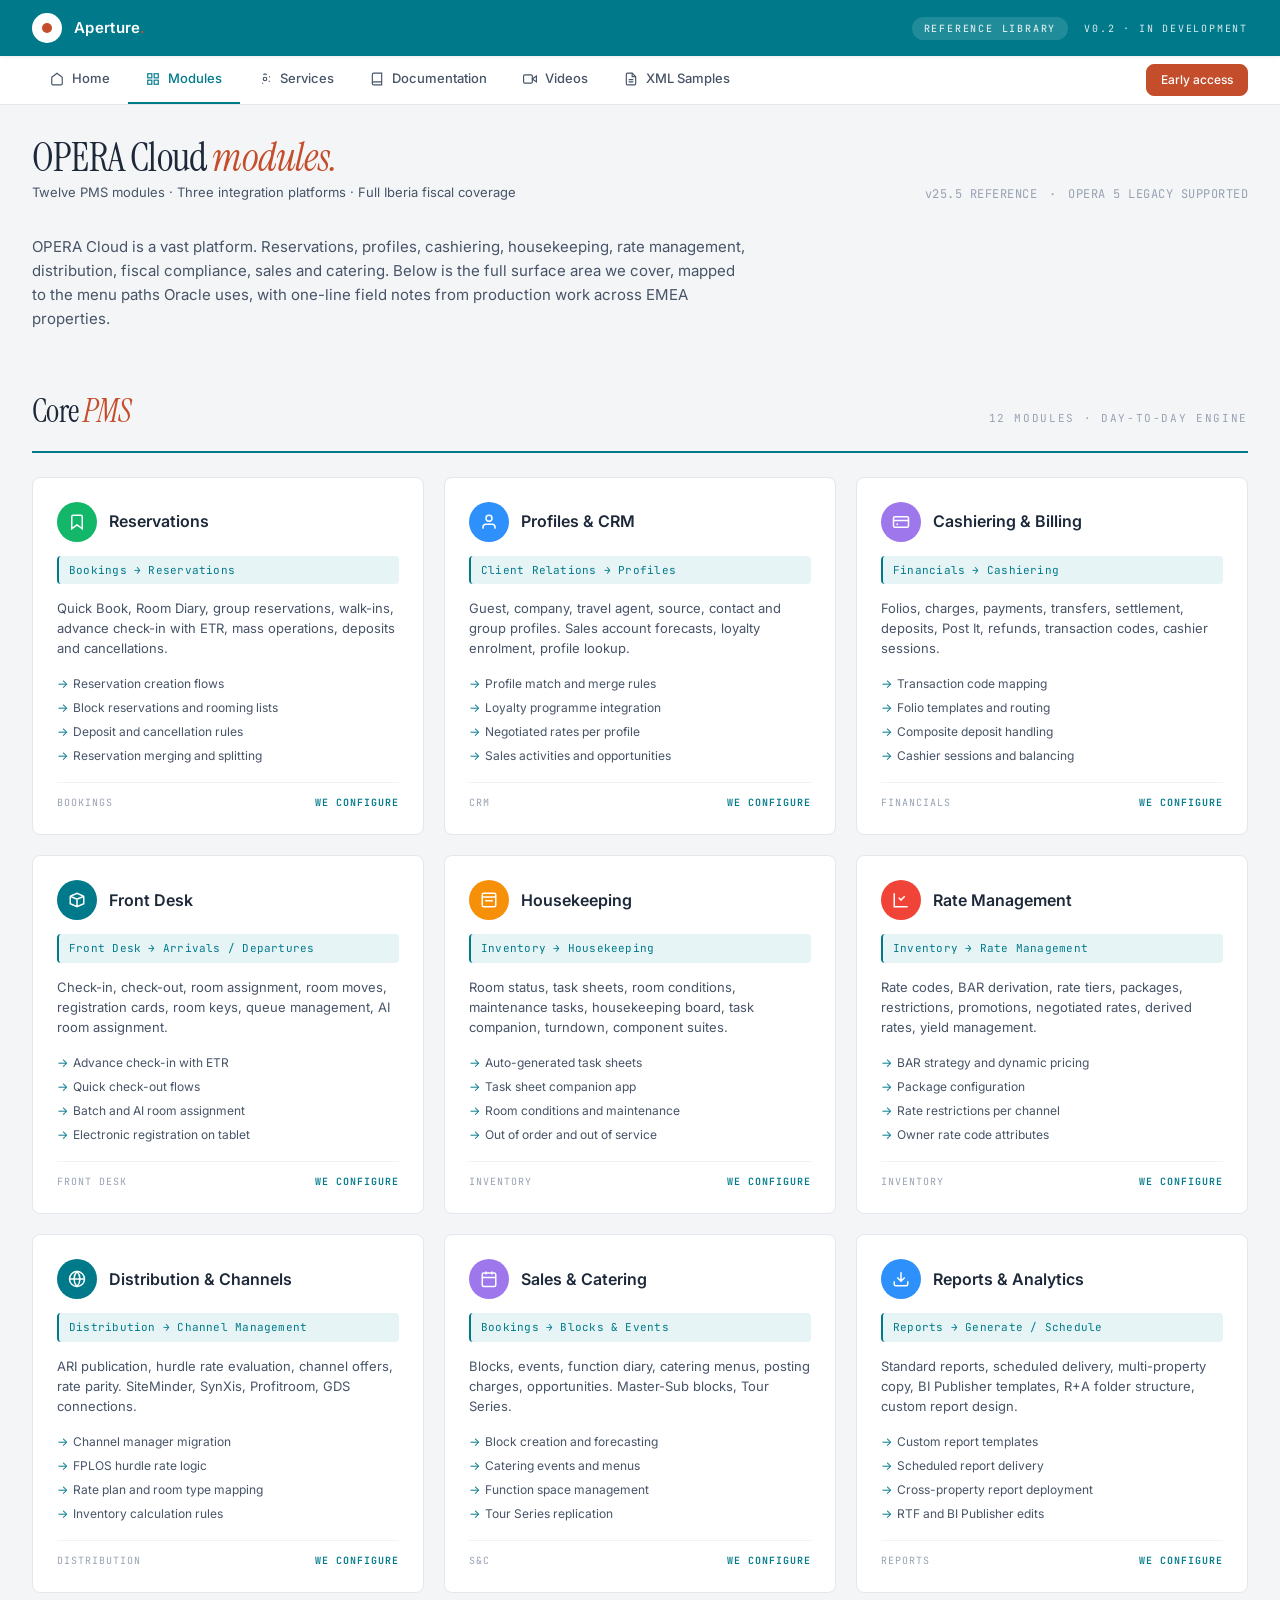
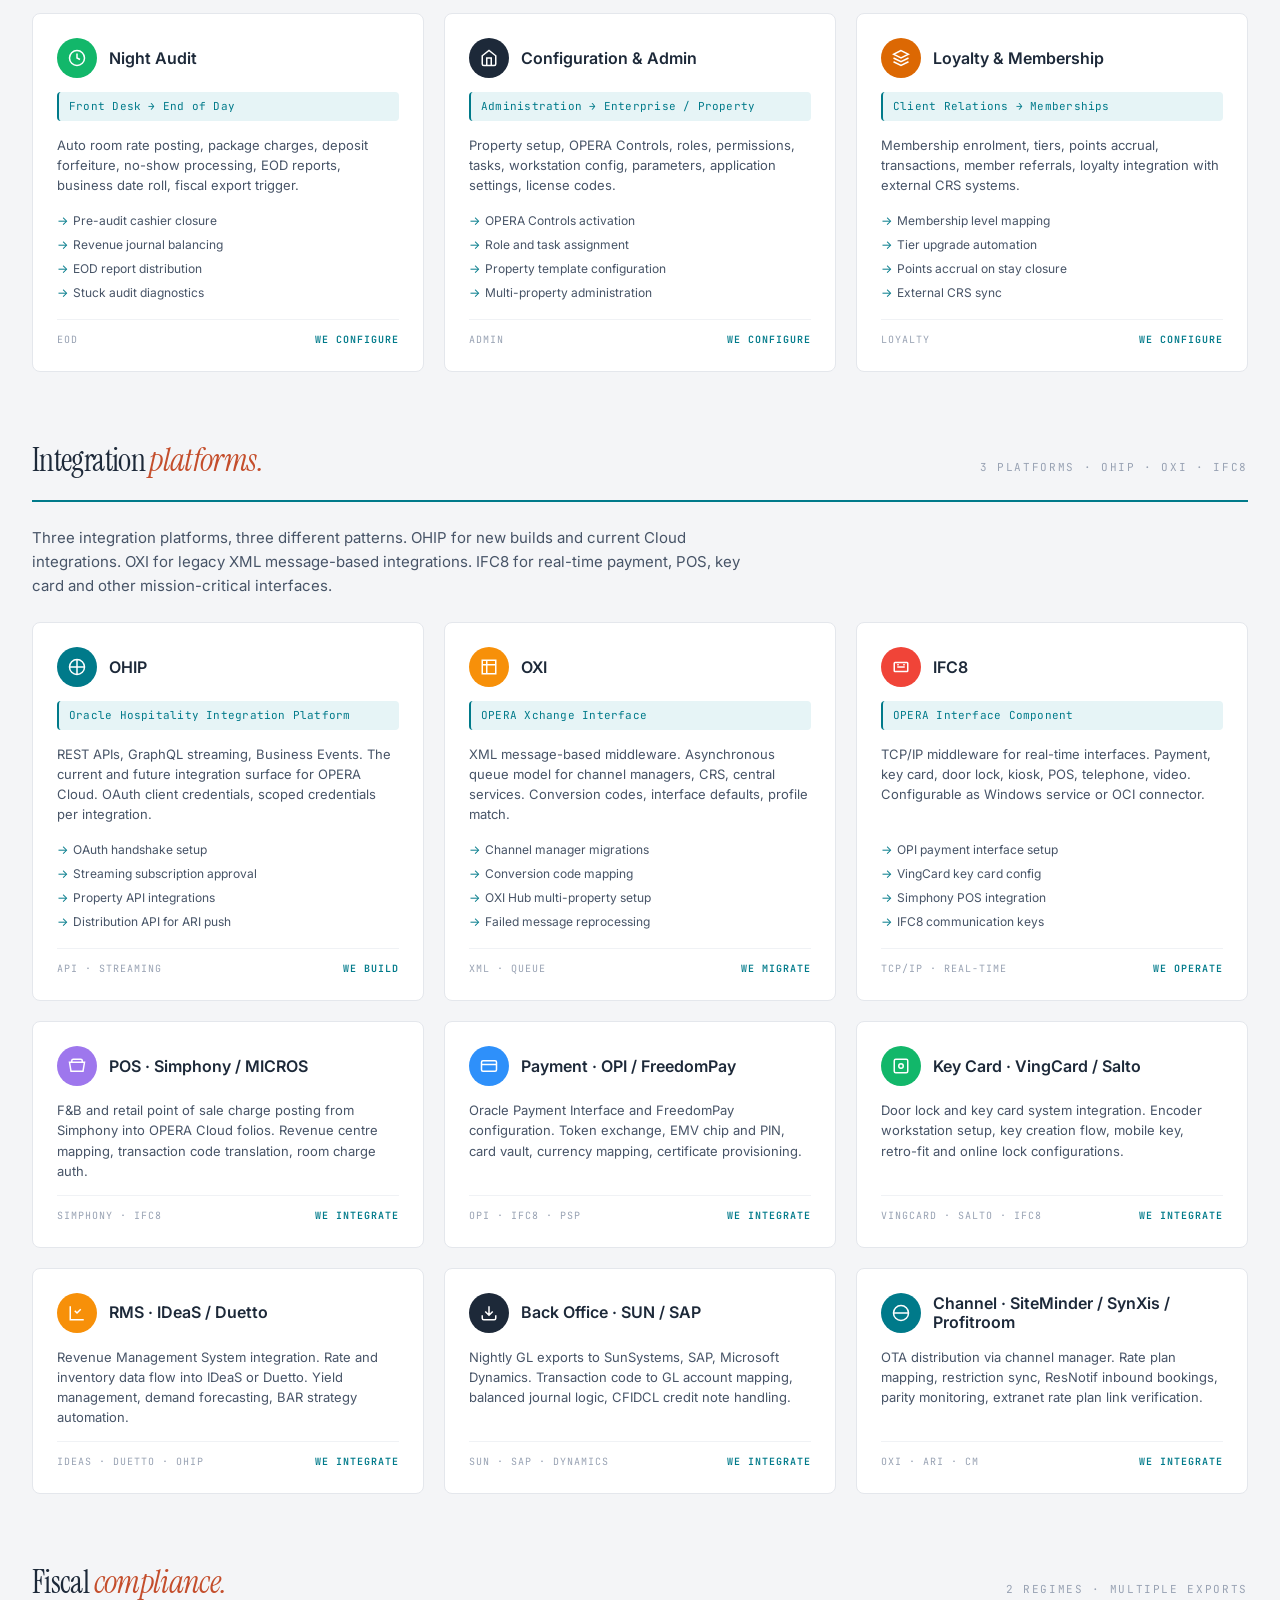
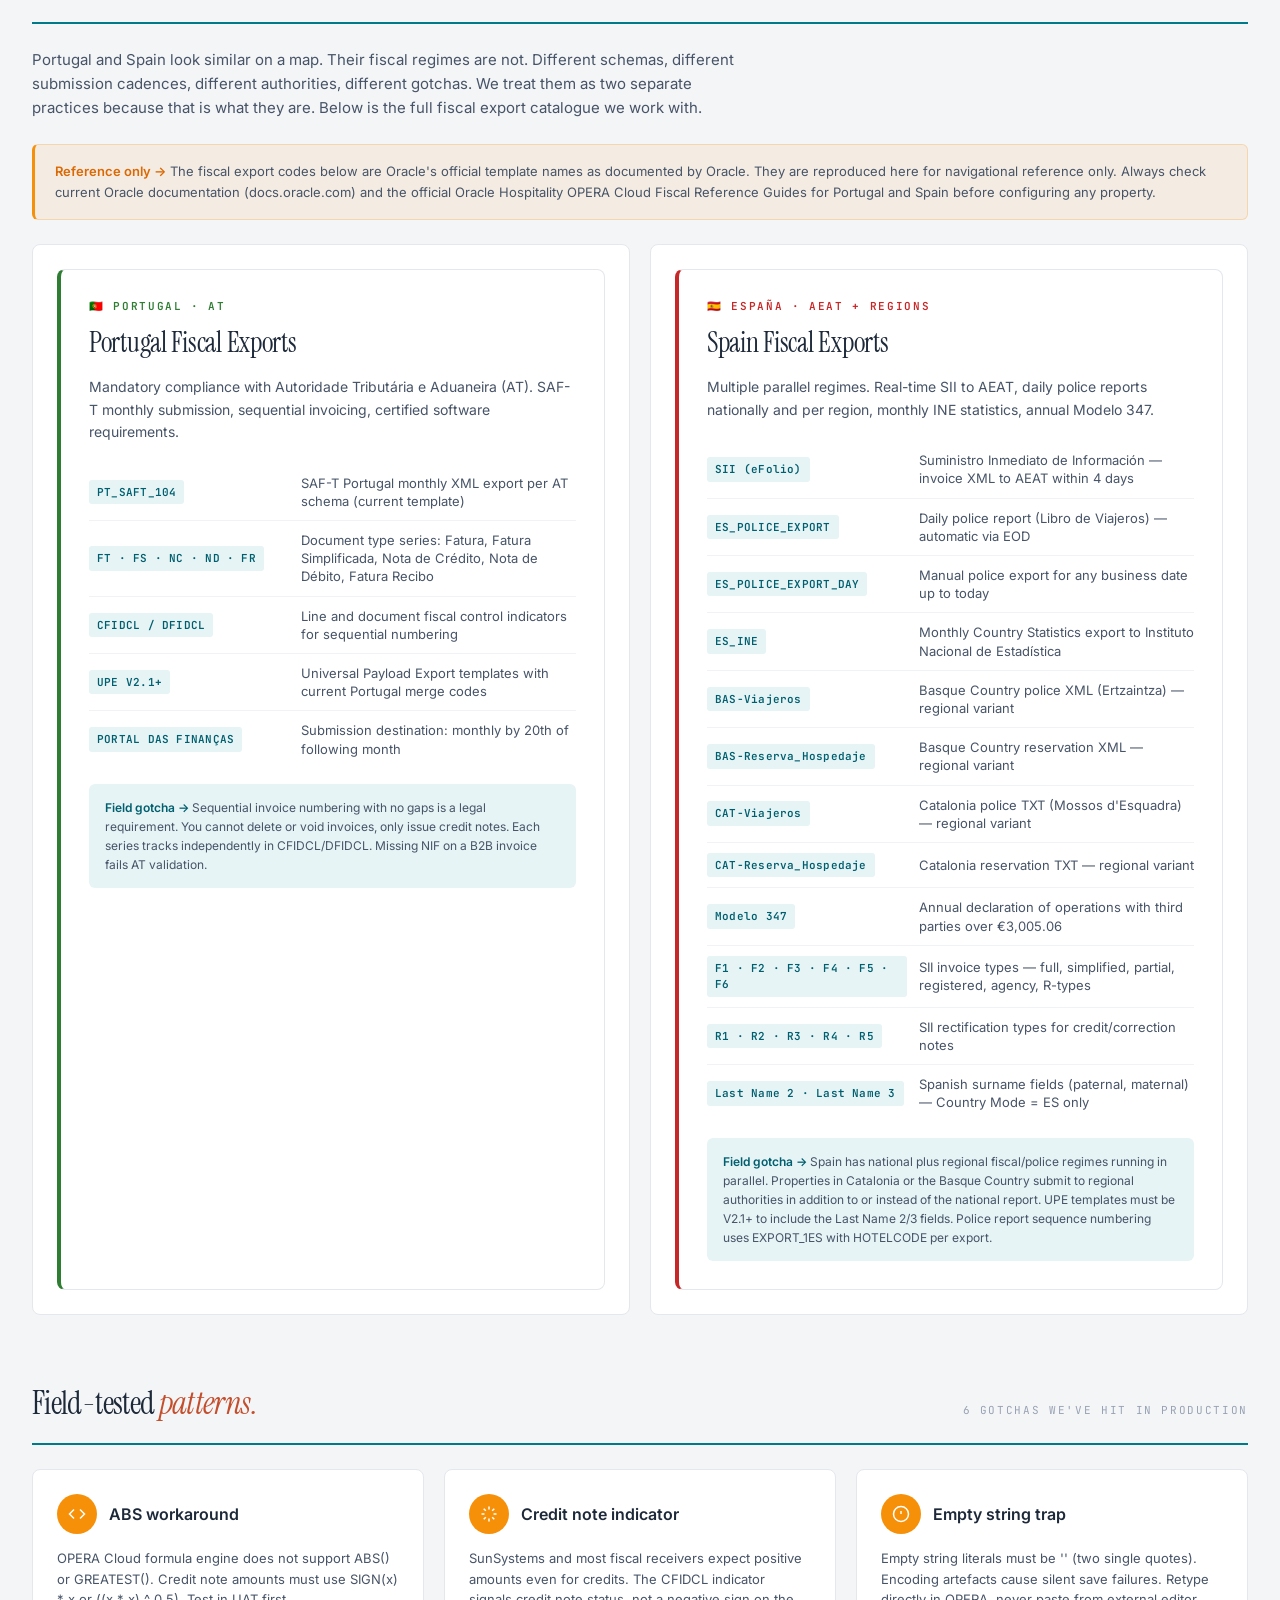
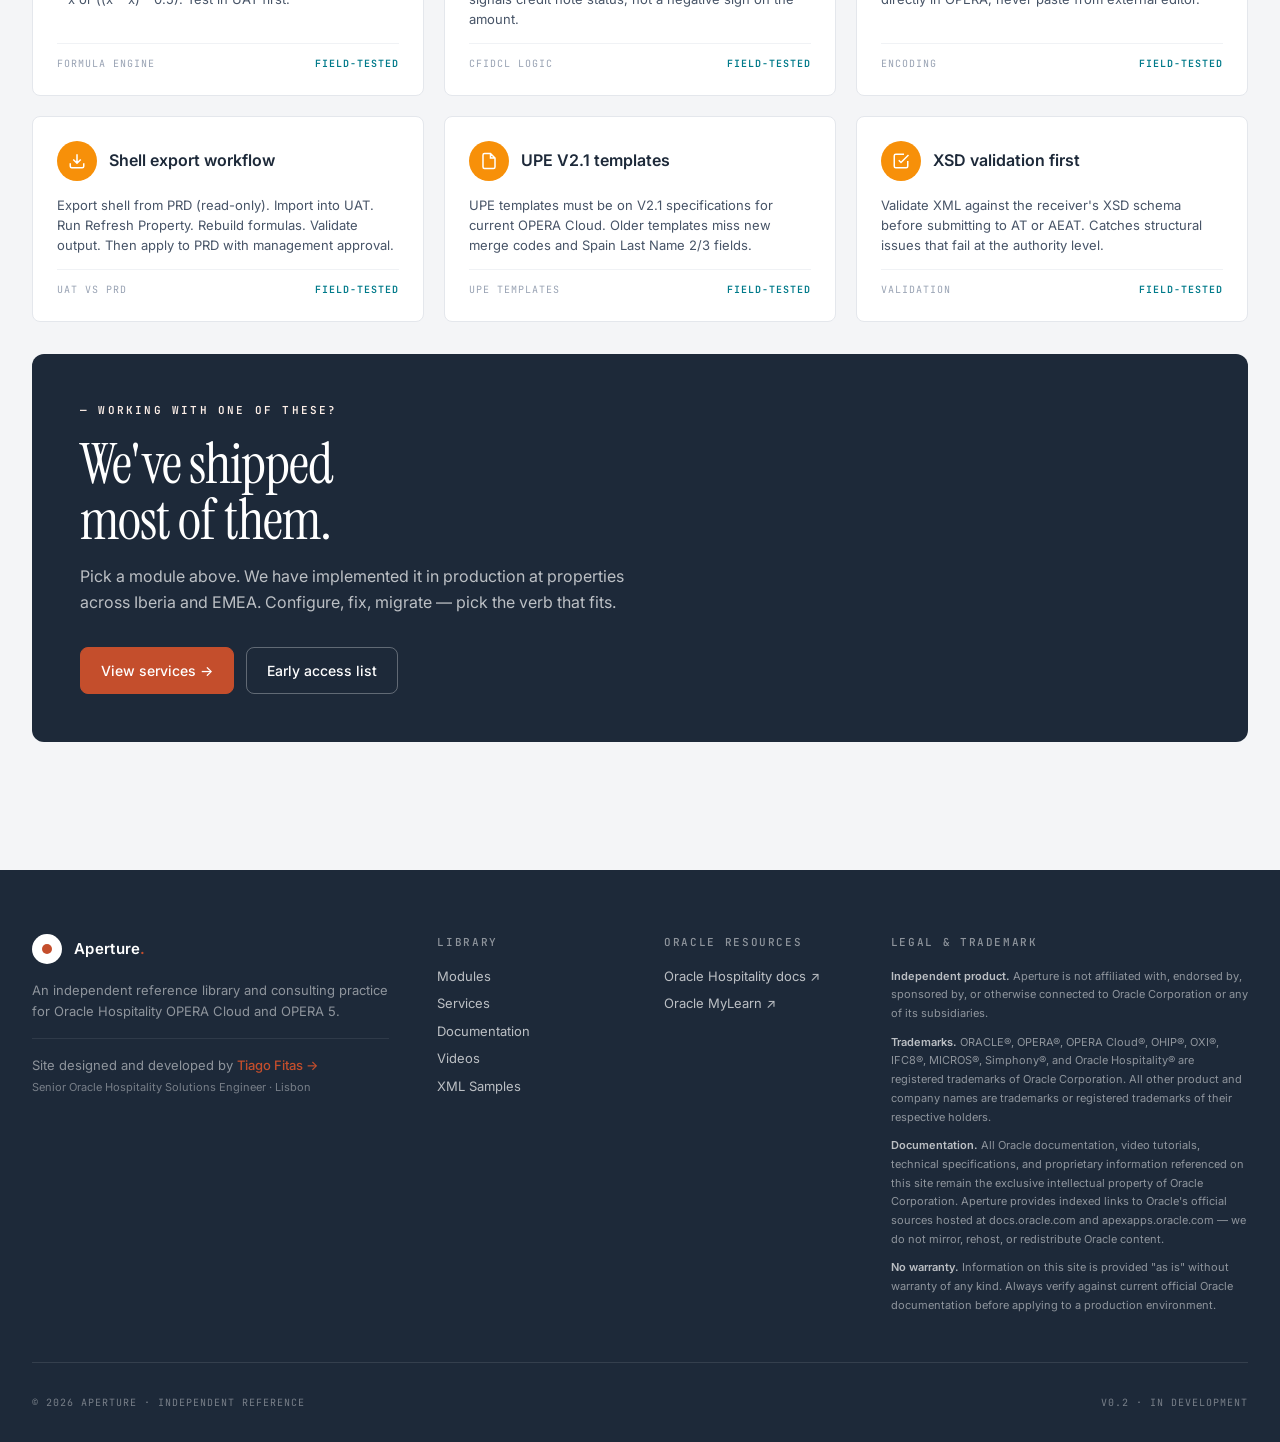
==== modules.html @ bc637daf "v4 light intro matches library" ====
<!DOCTYPE html>
<html lang="en">
<head>
<meta charset="UTF-8">
<meta name="viewport" content="width=device-width, initial-scale=1.0">
<title>Modules · Aperture</title>
<meta name="description" content="OPERA Cloud modules, integration platforms (OHIP, OXI, IFC8), and fiscal exports for Portugal and Spain including SAF-T, SII, ES_POLICE, INE, Modelo 347, BAS-Viajeros, CAT-Viajeros.">
<link rel="preconnect" href="https://fonts.googleapis.com">
<link href="https://fonts.googleapis.com/css2?family=Instrument+Serif&family=JetBrains+Mono:wght@400;500;600&family=Inter:wght@400;500;600;700&display=swap" rel="stylesheet">
<link rel="stylesheet" href="assets/styles.css">
</head>
<body>

<header class="topbar">
  <div class="topbar-inner">
    <a href="index.html" class="brand">
      <div class="brand-mark"></div>
      <span class="name">Aperture<span class="dot">.</span></span>
    </a>
    <div class="topbar-meta">
      <span class="pill">REFERENCE LIBRARY</span>
      <span>v0.2 · IN DEVELOPMENT</span>
    </div>
  </div>
</header>

<nav class="menubar">
  <div class="menubar-inner">
    <a href="index.html" class="menu-link"><svg viewBox="0 0 24 24" fill="none" stroke="currentColor" stroke-width="2"><path d="M3 9l9-7 9 7v11a2 2 0 01-2 2H5a2 2 0 01-2-2z"/></svg>Home</a>
    <a href="modules.html" class="menu-link active"><svg viewBox="0 0 24 24" fill="none" stroke="currentColor" stroke-width="2"><rect x="3" y="3" width="7" height="7"/><rect x="14" y="3" width="7" height="7"/><rect x="3" y="14" width="7" height="7"/><rect x="14" y="14" width="7" height="7"/></svg>Modules</a>
    <a href="services.html" class="menu-link"><svg viewBox="0 0 24 24" fill="none" stroke="currentColor" stroke-width="2"><circle cx="12" cy="12" r="3"/><path d="M19.4 15a1.65 1.65 0 00.33 1.82M9 19.4a1.65 1.65 0 00-1.82.33M19.4 9a1.65 1.65 0 00.33-1.82M14.6 4.6a1.65 1.65 0 00-1.51-1H11a1.65 1.65 0 00-1.51 1"/></svg>Services</a>
    <a href="resources.html" class="menu-link"><svg viewBox="0 0 24 24" fill="none" stroke="currentColor" stroke-width="2"><path d="M4 19.5A2.5 2.5 0 016.5 17H20"/><path d="M6.5 2H20v20H6.5A2.5 2.5 0 014 19.5v-15A2.5 2.5 0 016.5 2z"/></svg>Documentation</a>
    <a href="videos.html" class="menu-link"><svg viewBox="0 0 24 24" fill="none" stroke="currentColor" stroke-width="2"><polygon points="23 7 16 12 23 17 23 7"/><rect x="1" y="5" width="15" height="14" rx="2"/></svg>Videos</a>
    <a href="xml-library.html" class="menu-link"><svg viewBox="0 0 24 24" fill="none" stroke="currentColor" stroke-width="2"><path d="M14 2H6a2 2 0 00-2 2v16a2 2 0 002 2h12a2 2 0 002-2V8z"/><path d="M14 2v6h6 M16 13H8 M16 17H8"/></svg>XML Samples</a>
    <div class="menubar-actions">
      <a href="index.html#waitlist" class="btn btn-accent" style="padding: 6px 14px; font-size: 12px;">Early access</a>
    </div>
  </div>
</nav>

<div class="page">

  <div class="page-header">
    <div>
      <h1>OPERA Cloud <span class="accent">modules.</span></h1>
      <p class="subtitle">Twelve PMS modules · Three integration platforms · Full Iberia fiscal coverage</p>
    </div>
    <div class="page-header-meta">
      <span>v25.5 REFERENCE</span>
      <span>·</span>
      <span>OPERA 5 LEGACY SUPPORTED</span>
    </div>
  </div>

  <p class="section-intro">OPERA Cloud is a vast platform. Reservations, profiles, cashiering, housekeeping, rate management, distribution, fiscal compliance, sales and catering. Below is the full surface area we cover, mapped to the menu paths Oracle uses, with one-line field notes from production work across EMEA properties.</p>

  <!-- CORE PMS MODULES -->
  <div class="section-head">
    <h2>Core <span class="accent">PMS</span></h2>
    <span class="count">12 MODULES · DAY-TO-DAY ENGINE</span>
  </div>

  <div class="tiles">
    <div class="tile span-4 module-tile">
      <div class="head">
        <div class="icon green"><svg viewBox="0 0 24 24"><path d="M19 21l-7-5-7 5V5a2 2 0 012-2h10a2 2 0 012 2z"/></svg></div>
        <h3>Reservations</h3>
      </div>
      <div class="menu-path">Bookings → Reservations</div>
      <p class="desc">Quick Book, Room Diary, group reservations, walk-ins, advance check-in with ETR, mass operations, deposits and cancellations.</p>
      <ul>
        <li>Reservation creation flows</li>
        <li>Block reservations and rooming lists</li>
        <li>Deposit and cancellation rules</li>
        <li>Reservation merging and splitting</li>
      </ul>
      <div class="foot"><span>BOOKINGS</span><span class="badge">We configure</span></div>
    </div>

    <div class="tile span-4 module-tile">
      <div class="head">
        <div class="icon blue"><svg viewBox="0 0 24 24"><path d="M20 21v-2a4 4 0 00-4-4H8a4 4 0 00-4 4v2M12 11a4 4 0 100-8 4 4 0 000 8z"/></svg></div>
        <h3>Profiles & CRM</h3>
      </div>
      <div class="menu-path">Client Relations → Profiles</div>
      <p class="desc">Guest, company, travel agent, source, contact and group profiles. Sales account forecasts, loyalty enrolment, profile lookup.</p>
      <ul>
        <li>Profile match and merge rules</li>
        <li>Loyalty programme integration</li>
        <li>Negotiated rates per profile</li>
        <li>Sales activities and opportunities</li>
      </ul>
      <div class="foot"><span>CRM</span><span class="badge">We configure</span></div>
    </div>

    <div class="tile span-4 module-tile">
      <div class="head">
        <div class="icon purple"><svg viewBox="0 0 24 24"><rect x="2" y="5" width="20" height="14" rx="2"/><path d="M2 10h20M6 15h2"/></svg></div>
        <h3>Cashiering & Billing</h3>
      </div>
      <div class="menu-path">Financials → Cashiering</div>
      <p class="desc">Folios, charges, payments, transfers, settlement, deposits, Post It, refunds, transaction codes, cashier sessions.</p>
      <ul>
        <li>Transaction code mapping</li>
        <li>Folio templates and routing</li>
        <li>Composite deposit handling</li>
        <li>Cashier sessions and balancing</li>
      </ul>
      <div class="foot"><span>FINANCIALS</span><span class="badge">We configure</span></div>
    </div>

    <div class="tile span-4 module-tile">
      <div class="head">
        <div class="icon teal"><svg viewBox="0 0 24 24"><path d="M3 7l9-4 9 4M3 7v10l9 4 9-4V7M3 7l9 4 9-4M12 11v10"/></svg></div>
        <h3>Front Desk</h3>
      </div>
      <div class="menu-path">Front Desk → Arrivals / Departures</div>
      <p class="desc">Check-in, check-out, room assignment, room moves, registration cards, room keys, queue management, AI room assignment.</p>
      <ul>
        <li>Advance check-in with ETR</li>
        <li>Quick check-out flows</li>
        <li>Batch and AI room assignment</li>
        <li>Electronic registration on tablet</li>
      </ul>
      <div class="foot"><span>FRONT DESK</span><span class="badge">We configure</span></div>
    </div>

    <div class="tile span-4 module-tile">
      <div class="head">
        <div class="icon orange"><svg viewBox="0 0 24 24"><path d="M21 8V5a2 2 0 00-2-2H5a2 2 0 00-2 2v3M21 8H3M21 8v11a2 2 0 01-2 2H5a2 2 0 01-2-2V8M7 13h10"/></svg></div>
        <h3>Housekeeping</h3>
      </div>
      <div class="menu-path">Inventory → Housekeeping</div>
      <p class="desc">Room status, task sheets, room conditions, maintenance tasks, housekeeping board, task companion, turndown, component suites.</p>
      <ul>
        <li>Auto-generated task sheets</li>
        <li>Task sheet companion app</li>
        <li>Room conditions and maintenance</li>
        <li>Out of order and out of service</li>
      </ul>
      <div class="foot"><span>INVENTORY</span><span class="badge">We configure</span></div>
    </div>

    <div class="tile span-4 module-tile">
      <div class="head">
        <div class="icon red"><svg viewBox="0 0 24 24"><path d="M3 3v18h18M9 9l3 3 5-5"/></svg></div>
        <h3>Rate Management</h3>
      </div>
      <div class="menu-path">Inventory → Rate Management</div>
      <p class="desc">Rate codes, BAR derivation, rate tiers, packages, restrictions, promotions, negotiated rates, derived rates, yield management.</p>
      <ul>
        <li>BAR strategy and dynamic pricing</li>
        <li>Package configuration</li>
        <li>Rate restrictions per channel</li>
        <li>Owner rate code attributes</li>
      </ul>
      <div class="foot"><span>INVENTORY</span><span class="badge">We configure</span></div>
    </div>

    <div class="tile span-4 module-tile">
      <div class="head">
        <div class="icon teal"><svg viewBox="0 0 24 24"><circle cx="12" cy="12" r="10"/><path d="M2 12h20M12 2a15.3 15.3 0 014 10 15.3 15.3 0 01-4 10 15.3 15.3 0 01-4-10 15.3 15.3 0 014-10z"/></svg></div>
        <h3>Distribution & Channels</h3>
      </div>
      <div class="menu-path">Distribution → Channel Management</div>
      <p class="desc">ARI publication, hurdle rate evaluation, channel offers, rate parity. SiteMinder, SynXis, Profitroom, GDS connections.</p>
      <ul>
        <li>Channel manager migration</li>
        <li>FPLOS hurdle rate logic</li>
        <li>Rate plan and room type mapping</li>
        <li>Inventory calculation rules</li>
      </ul>
      <div class="foot"><span>DISTRIBUTION</span><span class="badge">We configure</span></div>
    </div>

    <div class="tile span-4 module-tile">
      <div class="head">
        <div class="icon purple"><svg viewBox="0 0 24 24"><rect x="3" y="4" width="18" height="18" rx="2"/><path d="M16 2v4M8 2v4M3 10h18"/></svg></div>
        <h3>Sales & Catering</h3>
      </div>
      <div class="menu-path">Bookings → Blocks & Events</div>
      <p class="desc">Blocks, events, function diary, catering menus, posting charges, opportunities. Master-Sub blocks, Tour Series.</p>
      <ul>
        <li>Block creation and forecasting</li>
        <li>Catering events and menus</li>
        <li>Function space management</li>
        <li>Tour Series replication</li>
      </ul>
      <div class="foot"><span>S&C</span><span class="badge">We configure</span></div>
    </div>

    <div class="tile span-4 module-tile">
      <div class="head">
        <div class="icon blue"><svg viewBox="0 0 24 24"><path d="M21 15v4a2 2 0 01-2 2H5a2 2 0 01-2-2v-4M7 10l5 5 5-5M12 15V3"/></svg></div>
        <h3>Reports & Analytics</h3>
      </div>
      <div class="menu-path">Reports → Generate / Schedule</div>
      <p class="desc">Standard reports, scheduled delivery, multi-property copy, BI Publisher templates, R+A folder structure, custom report design.</p>
      <ul>
        <li>Custom report templates</li>
        <li>Scheduled report delivery</li>
        <li>Cross-property report deployment</li>
        <li>RTF and BI Publisher edits</li>
      </ul>
      <div class="foot"><span>REPORTS</span><span class="badge">We configure</span></div>
    </div>

    <div class="tile span-4 module-tile">
      <div class="head">
        <div class="icon green"><svg viewBox="0 0 24 24"><path d="M12 6v6l4 2"/><circle cx="12" cy="12" r="10"/></svg></div>
        <h3>Night Audit</h3>
      </div>
      <div class="menu-path">Front Desk → End of Day</div>
      <p class="desc">Auto room rate posting, package charges, deposit forfeiture, no-show processing, EOD reports, business date roll, fiscal export trigger.</p>
      <ul>
        <li>Pre-audit cashier closure</li>
        <li>Revenue journal balancing</li>
        <li>EOD report distribution</li>
        <li>Stuck audit diagnostics</li>
      </ul>
      <div class="foot"><span>EOD</span><span class="badge">We configure</span></div>
    </div>

    <div class="tile span-4 module-tile">
      <div class="head">
        <div class="icon dark"><svg viewBox="0 0 24 24"><path d="M3 9l9-7 9 7v11a2 2 0 01-2 2H5a2 2 0 01-2-2z"/><path d="M9 22V12h6v10"/></svg></div>
        <h3>Configuration & Admin</h3>
      </div>
      <div class="menu-path">Administration → Enterprise / Property</div>
      <p class="desc">Property setup, OPERA Controls, roles, permissions, tasks, workstation config, parameters, application settings, license codes.</p>
      <ul>
        <li>OPERA Controls activation</li>
        <li>Role and task assignment</li>
        <li>Property template configuration</li>
        <li>Multi-property administration</li>
      </ul>
      <div class="foot"><span>ADMIN</span><span class="badge">We configure</span></div>
    </div>

    <div class="tile span-4 module-tile">
      <div class="head">
        <div class="icon amber"><svg viewBox="0 0 24 24"><path d="M12 2L2 7l10 5 10-5-10-5z M2 17l10 5 10-5 M2 12l10 5 10-5"/></svg></div>
        <h3>Loyalty & Membership</h3>
      </div>
      <div class="menu-path">Client Relations → Memberships</div>
      <p class="desc">Membership enrolment, tiers, points accrual, transactions, member referrals, loyalty integration with external CRS systems.</p>
      <ul>
        <li>Membership level mapping</li>
        <li>Tier upgrade automation</li>
        <li>Points accrual on stay closure</li>
        <li>External CRS sync</li>
      </ul>
      <div class="foot"><span>LOYALTY</span><span class="badge">We configure</span></div>
    </div>
  </div>

  <!-- INTEGRATION PLATFORMS -->
  <div class="section-head">
    <h2>Integration <span class="accent">platforms.</span></h2>
    <span class="count">3 PLATFORMS · OHIP · OXI · IFC8</span>
  </div>
  <p class="section-intro">Three integration platforms, three different patterns. OHIP for new builds and current Cloud integrations. OXI for legacy XML message-based integrations. IFC8 for real-time payment, POS, key card and other mission-critical interfaces.</p>

  <div class="tiles">
    <div class="tile span-4 module-tile">
      <div class="head">
        <div class="icon teal"><svg viewBox="0 0 24 24"><circle cx="12" cy="12" r="10"/><path d="M12 2v20M2 12h20"/></svg></div>
        <h3>OHIP</h3>
      </div>
      <div class="menu-path">Oracle Hospitality Integration Platform</div>
      <p class="desc">REST APIs, GraphQL streaming, Business Events. The current and future integration surface for OPERA Cloud. OAuth client credentials, scoped credentials per integration.</p>
      <ul>
        <li>OAuth handshake setup</li>
        <li>Streaming subscription approval</li>
        <li>Property API integrations</li>
        <li>Distribution API for ARI push</li>
      </ul>
      <div class="foot"><span>API · STREAMING</span><span class="badge">We build</span></div>
    </div>

    <div class="tile span-4 module-tile">
      <div class="head">
        <div class="icon orange"><svg viewBox="0 0 24 24"><path d="M3 3h18v18H3zM9 3v18M3 9h18"/></svg></div>
        <h3>OXI</h3>
      </div>
      <div class="menu-path">OPERA Xchange Interface</div>
      <p class="desc">XML message-based middleware. Asynchronous queue model for channel managers, CRS, central services. Conversion codes, interface defaults, profile match.</p>
      <ul>
        <li>Channel manager migrations</li>
        <li>Conversion code mapping</li>
        <li>OXI Hub multi-property setup</li>
        <li>Failed message reprocessing</li>
      </ul>
      <div class="foot"><span>XML · QUEUE</span><span class="badge">We migrate</span></div>
    </div>

    <div class="tile span-4 module-tile">
      <div class="head">
        <div class="icon red"><svg viewBox="0 0 24 24"><rect x="3" y="6" width="18" height="12" rx="1"/><path d="M7 12h10M7 9h2M15 9h2"/></svg></div>
        <h3>IFC8</h3>
      </div>
      <div class="menu-path">OPERA Interface Component</div>
      <p class="desc">TCP/IP middleware for real-time interfaces. Payment, key card, door lock, kiosk, POS, telephone, video. Configurable as Windows service or OCI connector.</p>
      <ul>
        <li>OPI payment interface setup</li>
        <li>VingCard key card config</li>
        <li>Simphony POS integration</li>
        <li>IFC8 communication keys</li>
      </ul>
      <div class="foot"><span>TCP/IP · REAL-TIME</span><span class="badge">We operate</span></div>
    </div>

    <div class="tile span-4 module-tile">
      <div class="head">
        <div class="icon purple"><svg viewBox="0 0 24 24"><path d="M2 7h20l-2 12H4z M5 7V5a2 2 0 012-2h10a2 2 0 012 2v2"/></svg></div>
        <h3>POS · Simphony / MICROS</h3>
      </div>
      <p class="desc">F&B and retail point of sale charge posting from Simphony into OPERA Cloud folios. Revenue centre mapping, transaction code translation, room charge auth.</p>
      <div class="foot"><span>SIMPHONY · IFC8</span><span class="badge">We integrate</span></div>
    </div>

    <div class="tile span-4 module-tile">
      <div class="head">
        <div class="icon blue"><svg viewBox="0 0 24 24"><rect x="2" y="5" width="20" height="14" rx="2"/><path d="M2 10h20"/></svg></div>
        <h3>Payment · OPI / FreedomPay</h3>
      </div>
      <p class="desc">Oracle Payment Interface and FreedomPay configuration. Token exchange, EMV chip and PIN, card vault, currency mapping, certificate provisioning.</p>
      <div class="foot"><span>OPI · IFC8 · PSP</span><span class="badge">We integrate</span></div>
    </div>

    <div class="tile span-4 module-tile">
      <div class="head">
        <div class="icon green"><svg viewBox="0 0 24 24"><rect x="3" y="3" width="18" height="18" rx="2"/><circle cx="12" cy="12" r="3"/></svg></div>
        <h3>Key Card · VingCard / Salto</h3>
      </div>
      <p class="desc">Door lock and key card system integration. Encoder workstation setup, key creation flow, mobile key, retro-fit and online lock configurations.</p>
      <div class="foot"><span>VINGCARD · SALTO · IFC8</span><span class="badge">We integrate</span></div>
    </div>

    <div class="tile span-4 module-tile">
      <div class="head">
        <div class="icon orange"><svg viewBox="0 0 24 24"><path d="M3 3v18h18M9 9l3 3 5-5"/></svg></div>
        <h3>RMS · IDeaS / Duetto</h3>
      </div>
      <p class="desc">Revenue Management System integration. Rate and inventory data flow into IDeaS or Duetto. Yield management, demand forecasting, BAR strategy automation.</p>
      <div class="foot"><span>IDEAS · DUETTO · OHIP</span><span class="badge">We integrate</span></div>
    </div>

    <div class="tile span-4 module-tile">
      <div class="head">
        <div class="icon dark"><svg viewBox="0 0 24 24"><path d="M21 15v4a2 2 0 01-2 2H5a2 2 0 01-2-2v-4M7 10l5 5 5-5M12 15V3"/></svg></div>
        <h3>Back Office · SUN / SAP</h3>
      </div>
      <p class="desc">Nightly GL exports to SunSystems, SAP, Microsoft Dynamics. Transaction code to GL account mapping, balanced journal logic, CFIDCL credit note handling.</p>
      <div class="foot"><span>SUN · SAP · DYNAMICS</span><span class="badge">We integrate</span></div>
    </div>

    <div class="tile span-4 module-tile">
      <div class="head">
        <div class="icon teal"><svg viewBox="0 0 24 24"><circle cx="12" cy="12" r="10"/><path d="M2 12h20"/></svg></div>
        <h3>Channel · SiteMinder / SynXis / Profitroom</h3>
      </div>
      <p class="desc">OTA distribution via channel manager. Rate plan mapping, restriction sync, ResNotif inbound bookings, parity monitoring, extranet rate plan link verification.</p>
      <div class="foot"><span>OXI · ARI · CM</span><span class="badge">We integrate</span></div>
    </div>
  </div>

  <!-- FISCAL COMPLIANCE -->
  <div class="section-head">
    <h2>Fiscal <span class="accent">compliance.</span></h2>
    <span class="count">2 REGIMES · MULTIPLE EXPORTS</span>
  </div>
  <p class="section-intro">Portugal and Spain look similar on a map. Their fiscal regimes are not. Different schemas, different submission cadences, different authorities, different gotchas. We treat them as two separate practices because that is what they are. Below is the full fiscal export catalogue we work with.</p>

  <div class="disclaimer">
    <strong>Reference only →</strong> The fiscal export codes below are Oracle's official template names as documented by Oracle. They are reproduced here for navigational reference only. Always check current Oracle documentation (docs.oracle.com) and the official Oracle Hospitality OPERA Cloud Fiscal Reference Guides for Portugal and Spain before configuring any property.
  </div>

  <div class="tiles">
    <div class="tile span-6">
      <div class="fiscal-card pt">
        <div class="fiscal-flag">🇵🇹 PORTUGAL · AT</div>
        <h3>Portugal Fiscal Exports</h3>
        <p class="lead">Mandatory compliance with Autoridade Tributária e Aduaneira (AT). SAF-T monthly submission, sequential invoicing, certified software requirements.</p>

        <ul class="fiscal-list">
          <li><span class="code">PT_SAFT_104</span><span class="label">SAF-T Portugal monthly XML export per AT schema (current template)</span></li>
          <li><span class="code">FT · FS · NC · ND · FR</span><span class="label">Document type series: Fatura, Fatura Simplificada, Nota de Crédito, Nota de Débito, Fatura Recibo</span></li>
          <li><span class="code">CFIDCL / DFIDCL</span><span class="label">Line and document fiscal control indicators for sequential numbering</span></li>
          <li><span class="code">UPE V2.1+</span><span class="label">Universal Payload Export templates with current Portugal merge codes</span></li>
          <li><span class="code">PORTAL DAS FINANÇAS</span><span class="label">Submission destination: monthly by 20th of following month</span></li>
        </ul>

        <div class="fiscal-note">
          <strong>Field gotcha →</strong> Sequential invoice numbering with no gaps is a legal requirement. You cannot delete or void invoices, only issue credit notes. Each series tracks independently in CFIDCL/DFIDCL. Missing NIF on a B2B invoice fails AT validation.
        </div>
      </div>
    </div>

    <div class="tile span-6">
      <div class="fiscal-card es">
        <div class="fiscal-flag">🇪🇸 ESPAÑA · AEAT + REGIONS</div>
        <h3>Spain Fiscal Exports</h3>
        <p class="lead">Multiple parallel regimes. Real-time SII to AEAT, daily police reports nationally and per region, monthly INE statistics, annual Modelo 347.</p>

        <ul class="fiscal-list">
          <li><span class="code">SII (eFolio)</span><span class="label">Suministro Inmediato de Información — invoice XML to AEAT within 4 days</span></li>
          <li><span class="code">ES_POLICE_EXPORT</span><span class="label">Daily police report (Libro de Viajeros) — automatic via EOD</span></li>
          <li><span class="code">ES_POLICE_EXPORT_DAY</span><span class="label">Manual police export for any business date up to today</span></li>
          <li><span class="code">ES_INE</span><span class="label">Monthly Country Statistics export to Instituto Nacional de Estadística</span></li>
          <li><span class="code">BAS-Viajeros</span><span class="label">Basque Country police XML (Ertzaintza) — regional variant</span></li>
          <li><span class="code">BAS-Reserva_Hospedaje</span><span class="label">Basque Country reservation XML — regional variant</span></li>
          <li><span class="code">CAT-Viajeros</span><span class="label">Catalonia police TXT (Mossos d'Esquadra) — regional variant</span></li>
          <li><span class="code">CAT-Reserva_Hospedaje</span><span class="label">Catalonia reservation TXT — regional variant</span></li>
          <li><span class="code">Modelo 347</span><span class="label">Annual declaration of operations with third parties over €3,005.06</span></li>
          <li><span class="code">F1 · F2 · F3 · F4 · F5 · F6</span><span class="label">SII invoice types — full, simplified, partial, registered, agency, R-types</span></li>
          <li><span class="code">R1 · R2 · R3 · R4 · R5</span><span class="label">SII rectification types for credit/correction notes</span></li>
          <li><span class="code">Last Name 2 · Last Name 3</span><span class="label">Spanish surname fields (paternal, maternal) — Country Mode = ES only</span></li>
        </ul>

        <div class="fiscal-note">
          <strong>Field gotcha →</strong> Spain has national plus regional fiscal/police regimes running in parallel. Properties in Catalonia or the Basque Country submit to regional authorities in addition to or instead of the national report. UPE templates must be V2.1+ to include the Last Name 2/3 fields. Police report sequence numbering uses EXPORT_1ES with HOTELCODE per export.
        </div>
      </div>
    </div>
  </div>

  <!-- COMMON GOTCHAS -->
  <div class="section-head">
    <h2>Field-tested <span class="accent">patterns.</span></h2>
    <span class="count">6 GOTCHAS WE'VE HIT IN PRODUCTION</span>
  </div>

  <div class="tiles">
    <div class="tile span-4 module-tile">
      <div class="head">
        <div class="icon orange"><svg viewBox="0 0 24 24"><polyline points="16 18 22 12 16 6"/><polyline points="8 6 2 12 8 18"/></svg></div>
        <h3>ABS workaround</h3>
      </div>
      <p class="desc">OPERA Cloud formula engine does not support ABS() or GREATEST(). Credit note amounts must use SIGN(x) * x or ((x * x) ^ 0.5). Test in UAT first.</p>
      <div class="foot"><span>FORMULA ENGINE</span><span class="badge">Field-tested</span></div>
    </div>

    <div class="tile span-4 module-tile">
      <div class="head">
        <div class="icon orange"><svg viewBox="0 0 24 24"><path d="M12 2v4M12 18v4M4.93 4.93l2.83 2.83M16.24 16.24l2.83 2.83M2 12h4M18 12h4M4.93 19.07l2.83-2.83M16.24 7.76l2.83-2.83"/></svg></div>
        <h3>Credit note indicator</h3>
      </div>
      <p class="desc">SunSystems and most fiscal receivers expect positive amounts even for credits. The CFIDCL indicator signals credit note status, not a negative sign on the amount.</p>
      <div class="foot"><span>CFIDCL LOGIC</span><span class="badge">Field-tested</span></div>
    </div>

    <div class="tile span-4 module-tile">
      <div class="head">
        <div class="icon orange"><svg viewBox="0 0 24 24"><circle cx="12" cy="12" r="10"/><line x1="12" y1="8" x2="12" y2="12"/><line x1="12" y1="16" x2="12.01" y2="16"/></svg></div>
        <h3>Empty string trap</h3>
      </div>
      <p class="desc">Empty string literals must be '' (two single quotes). Encoding artefacts cause silent save failures. Retype directly in OPERA, never paste from external editor.</p>
      <div class="foot"><span>ENCODING</span><span class="badge">Field-tested</span></div>
    </div>

    <div class="tile span-4 module-tile">
      <div class="head">
        <div class="icon orange"><svg viewBox="0 0 24 24"><path d="M21 15v4a2 2 0 01-2 2H5a2 2 0 01-2-2v-4M7 10l5 5 5-5M12 15V3"/></svg></div>
        <h3>Shell export workflow</h3>
      </div>
      <p class="desc">Export shell from PRD (read-only). Import into UAT. Run Refresh Property. Rebuild formulas. Validate output. Then apply to PRD with management approval.</p>
      <div class="foot"><span>UAT vs PRD</span><span class="badge">Field-tested</span></div>
    </div>

    <div class="tile span-4 module-tile">
      <div class="head">
        <div class="icon orange"><svg viewBox="0 0 24 24"><path d="M14 2H6a2 2 0 00-2 2v16a2 2 0 002 2h12a2 2 0 002-2V8z M14 2v6h6"/></svg></div>
        <h3>UPE V2.1 templates</h3>
      </div>
      <p class="desc">UPE templates must be on V2.1 specifications for current OPERA Cloud. Older templates miss new merge codes and Spain Last Name 2/3 fields.</p>
      <div class="foot"><span>UPE TEMPLATES</span><span class="badge">Field-tested</span></div>
    </div>

    <div class="tile span-4 module-tile">
      <div class="head">
        <div class="icon orange"><svg viewBox="0 0 24 24"><path d="M9 11l3 3L22 4M21 12v7a2 2 0 01-2 2H5a2 2 0 01-2-2V5a2 2 0 012-2h11"/></svg></div>
        <h3>XSD validation first</h3>
      </div>
      <p class="desc">Validate XML against the receiver's XSD schema before submitting to AT or AEAT. Catches structural issues that fail at the authority level.</p>
      <div class="foot"><span>VALIDATION</span><span class="badge">Field-tested</span></div>
    </div>
  </div>

  <!-- CTA -->
  <section class="form-card">
    <p class="eyebrow">— Working with one of these?</p>
    <h2>We've shipped<br>most of them.</h2>
    <p>Pick a module above. We have implemented it in production at properties across Iberia and EMEA. Configure, fix, migrate — pick the verb that fits.</p>
    <div style="display: flex; gap: 12px; flex-wrap: wrap;">
      <a href="services.html" class="btn btn-accent">View services →</a>
      <a href="index.html#waitlist" class="btn btn-ghost">Early access list</a>
    </div>
  </section>

</div>

<footer class="footer">
  <div class="footer-inner">
    <div class="footer-grid">
      <div class="footer-brand">
        <a href="index.html" class="brand"><div class="brand-mark"></div><span class="name">Aperture<span class="dot">.</span></span></a>
        <p class="blurb">An independent reference library and consulting practice for Oracle Hospitality OPERA Cloud and OPERA 5.</p>
        <p class="blurb" style="margin-top: 16px; padding-top: 16px; border-top: 1px solid rgba(255,255,255,0.08);">Site designed and developed by <a href="https://www.linkedin.com/in/tiagofitas76/" target="_blank" rel="noopener" style="color: var(--accent); text-decoration: none; font-weight: 500;">Tiago Fitas →</a><br><span style="font-size: 11px; color: rgba(255,255,255,0.4);">Senior Oracle Hospitality Solutions Engineer · Lisbon</span></p>
      </div>
      <div>
        <h4>Library</h4>
        <ul>
          <li><a href="modules.html">Modules</a></li>
          <li><a href="services.html">Services</a></li>
          <li><a href="resources.html">Documentation</a></li>
          <li><a href="videos.html">Videos</a></li>
          <li><a href="xml-library.html">XML Samples</a></li>
        </ul>
      </div>
      <div>
        <h4>Oracle Resources</h4>
        <ul>
          <li><a href="https://docs.oracle.com/en/industries/hospitality/" target="_blank" rel="noopener">Oracle Hospitality docs ↗</a></li>
          <li><a href="https://learn.oracle.com" target="_blank" rel="noopener">Oracle MyLearn ↗</a></li>
        </ul>
      </div>
      <div>
        <h4>Legal & Trademark</h4>
        <div class="footer-legal">
          <p><strong>Independent product.</strong> Aperture is not affiliated with, endorsed by, sponsored by, or otherwise connected to Oracle Corporation or any of its subsidiaries.</p>
          <p><strong>Trademarks.</strong> ORACLE®, OPERA®, OPERA Cloud®, OHIP®, OXI®, IFC8®, MICROS®, Simphony®, and Oracle Hospitality® are registered trademarks of Oracle Corporation. All other product and company names are trademarks or registered trademarks of their respective holders.</p>
          <p><strong>Documentation.</strong> All Oracle documentation, video tutorials, technical specifications, and proprietary information referenced on this site remain the exclusive intellectual property of Oracle Corporation. Aperture provides indexed links to Oracle's official sources hosted at docs.oracle.com and apexapps.oracle.com — we do not mirror, rehost, or redistribute Oracle content.</p>
          <p><strong>No warranty.</strong> Information on this site is provided "as is" without warranty of any kind. Always verify against current official Oracle documentation before applying to a production environment.</p>
        </div>
      </div>
    </div>
    <div class="footer-bottom">
      <div>© 2026 APERTURE · INDEPENDENT REFERENCE</div>
      <div>v0.2 · IN DEVELOPMENT</div>
    </div>
  </div>
</footer>

</body>
</html>
---- assets/styles.css ----
:root {
  --bg: #f4f5f7;
  --surface: #ffffff;
  --ink: #1d2939;
  --ink-soft: #475467;
  --muted: #98a2b3;
  --line: #e4e7ec;
  --line-soft: #f0f2f5;
  --teal: #007a8a;
  --teal-dark: #005f6e;
  --teal-soft: #e6f4f6;
  --stat-green: #12b76a;
  --stat-blue: #2e90fa;
  --stat-red: #f04438;
  --stat-orange: #f79009;
  --stat-purple: #9e77ed;
  --stat-amber: #dc6803;
  --accent: #c44e2c;
  --accent-soft: #fef0e9;
}

* { box-sizing: border-box; margin: 0; padding: 0; }
html, body {
  background: var(--bg);
  color: var(--ink);
  font-family: 'Inter', -apple-system, BlinkMacSystemFont, sans-serif;
  font-size: 14px;
  line-height: 1.5;
  -webkit-font-smoothing: antialiased;
}
body { min-height: 100vh; }
a { color: inherit; text-decoration: none; }
.serif { font-family: 'Instrument Serif', Georgia, serif; font-weight: 400; }
.mono { font-family: 'JetBrains Mono', ui-monospace, monospace; }

/* CINEMATIC BOOT INTRO - matches library background */
#intro {
  position: fixed; inset: 0;
  background: #f4f5f7;
  z-index: 9999;
  overflow: hidden;
  transition: opacity 0.8s ease;
  font-family: 'JetBrains Mono', monospace;
  color: #1d2939;
}
#intro.fading { opacity: 0; pointer-events: none; }

#intro::before {
  content: '';
  position: absolute; inset: 0;
  background:
    radial-gradient(circle at 50% 50%, rgba(196,78,44,0.05) 0%, transparent 60%),
    radial-gradient(circle at 80% 20%, rgba(0,122,138,0.04) 0%, transparent 50%),
    linear-gradient(180deg, #f4f5f7 0%, #e9ecf0 100%);
  pointer-events: none;
}

#intro::after {
  content: '';
  position: absolute; inset: 0;
  background-image:
    linear-gradient(rgba(0,0,0,0.025) 1px, transparent 1px),
    linear-gradient(90deg, rgba(0,0,0,0.025) 1px, transparent 1px);
  background-size: 40px 40px;
  pointer-events: none;
}

/* TOP BAR INSIDE INTRO */
.boot-topbar {
  position: absolute; top: 0; left: 0; right: 0;
  padding: 24px 32px;
  display: flex;
  justify-content: space-between;
  align-items: center;
  font-size: 10px;
  letter-spacing: 0.2em;
  text-transform: uppercase;
  color: rgba(29,41,57,0.5);
  z-index: 2;
  border-bottom: 1px solid rgba(29,41,57,0.08);
}
.boot-topbar .left, .boot-topbar .right { display: flex; gap: 24px; align-items: center; }
.boot-topbar .accent { color: #c44e2c; font-weight: 600; }
.boot-topbar #boot-clock { color: #1d2939; font-weight: 500; letter-spacing: 0.15em; }

/* CENTRE STAGE */
.boot-stage {
  position: relative;
  min-height: 100vh;
  display: grid;
  grid-template-columns: 1fr 1fr 1fr;
  align-items: center;
  padding: 80px 48px 48px;
  z-index: 1;
}

.boot-left {
  font-size: 10px;
  letter-spacing: 0.18em;
  text-transform: uppercase;
  color: rgba(29,41,57,0.5);
  line-height: 2;
}
.boot-left .label { color: rgba(29,41,57,0.4); display: block; margin-top: 16px; margin-bottom: 4px; font-size: 9px; }
.boot-left .value { color: #1d2939; font-weight: 500; letter-spacing: 0.12em; display: block; }
.boot-left .value.accent { color: #c44e2c; font-weight: 600; }

/* GLOBE CENTRE */
.boot-centre {
  display: flex;
  flex-direction: column;
  align-items: center;
  justify-content: center;
  gap: 32px;
}
#boot-globe {
  width: 320px; height: 320px;
  filter: drop-shadow(0 0 24px rgba(196,78,44,0.18));
}

.boot-brand {
  text-align: center;
}
.boot-brand-name {
  font-family: 'Instrument Serif', Georgia, serif;
  font-size: 56px;
  line-height: 1;
  color: #1d2939;
  letter-spacing: -0.02em;
  font-weight: 400;
}
.boot-brand-name .dot { color: #c44e2c; }
.boot-brand-tag {
  font-family: 'JetBrains Mono', monospace;
  font-size: 10px;
  letter-spacing: 0.32em;
  color: rgba(29,41,57,0.5);
  text-transform: uppercase;
  margin-top: 12px;
}

/* RIGHT - STATUS LIST */
.boot-right {
  display: flex;
  flex-direction: column;
  align-items: flex-end;
  gap: 12px;
}
.boot-status-head {
  font-size: 10px;
  letter-spacing: 0.2em;
  color: rgba(29,41,57,0.4);
  text-transform: uppercase;
  margin-bottom: 8px;
  width: 100%;
  text-align: right;
  padding-bottom: 8px;
  border-bottom: 1px solid rgba(29,41,57,0.1);
}
#status-list {
  width: 100%;
  display: flex;
  flex-direction: column;
  gap: 8px;
}
.status-line {
  display: grid;
  grid-template-columns: 14px 1fr auto;
  gap: 10px;
  align-items: center;
  font-size: 10px;
  letter-spacing: 0.08em;
  color: rgba(29,41,57,0.4);
  opacity: 0;
  transform: translateX(20px);
  transition: opacity 0.3s ease, transform 0.3s ease;
}
.status-line.active {
  opacity: 1;
  transform: translateX(0);
  color: rgba(29,41,57,0.85);
}
.status-line .status-dot {
  width: 6px; height: 6px;
  border-radius: 50%;
  background: rgba(29,41,57,0.2);
  transition: background 0.3s ease, box-shadow 0.3s ease;
}
.status-line.active .status-dot {
  background: #12b76a;
  box-shadow: 0 0 8px rgba(18,183,106,0.6);
}
.status-line .status-txt { text-align: left; }
.status-line .status-ok {
  font-size: 9px;
  font-weight: 600;
  letter-spacing: 0.15em;
  color: #12b76a;
  opacity: 0;
  transition: opacity 0.3s ease 0.1s;
}
.status-line.active .status-ok { opacity: 1; }
.status-line.done .status-dot { background: #c44e2c; box-shadow: 0 0 12px rgba(196,78,44,0.7); }
.status-line.done .status-ok { color: #c44e2c; }
.status-line.done { color: #1d2939; font-weight: 500; }

/* BOTTOM BAR - SYSTEM INFO + ENTER */
.boot-bottom {
  position: absolute;
  bottom: 0; left: 0; right: 0;
  padding: 24px 32px;
  display: flex;
  justify-content: space-between;
  align-items: center;
  border-top: 1px solid rgba(29,41,57,0.08);
  z-index: 2;
  background: rgba(244,245,247,0.85);
  backdrop-filter: blur(8px);
}
.boot-system-info {
  font-size: 9px;
  letter-spacing: 0.18em;
  text-transform: uppercase;
  color: rgba(29,41,57,0.5);
  line-height: 1.7;
}

.intro-enter {
  background: #007a8a;
  color: white;
  border: none;
  padding: 16px 36px;
  font-family: 'Inter', sans-serif;
  font-size: 13px;
  font-weight: 600;
  letter-spacing: 0.08em;
  border-radius: 999px;
  cursor: pointer;
  transition: all 0.25s ease;
  display: inline-flex;
  align-items: center;
  gap: 12px;
  text-transform: uppercase;
  opacity: 0.3;
  pointer-events: none;
}
.intro-enter.ready {
  opacity: 1;
  pointer-events: auto;
  animation: enterReady 1.6s ease-in-out infinite;
}
.intro-enter:hover {
  background: #005f6e;
  transform: translateY(-2px);
  box-shadow: 0 12px 32px rgba(0,122,138,0.35);
}
.intro-enter:disabled { cursor: not-allowed; }
.intro-pulse {
  width: 8px; height: 8px;
  border-radius: 50%;
  background: #12b76a;
}
.intro-enter.ready .intro-pulse {
  animation: dotpulse 1.6s infinite;
}
@keyframes dotpulse {
  0% { box-shadow: 0 0 0 0 rgba(18,183,106,0.7); }
  70% { box-shadow: 0 0 0 10px rgba(18,183,106,0); }
  100% { box-shadow: 0 0 0 0 rgba(18,183,106,0); }
}
@keyframes enterReady {
  0%, 100% { box-shadow: 0 0 0 0 rgba(0,122,138,0.4); }
  50% { box-shadow: 0 0 0 12px rgba(0,122,138,0); }
}

/* RESPONSIVE */
@media (max-width: 900px) {
  .boot-stage { grid-template-columns: 1fr; gap: 32px; padding: 80px 24px 100px; }
  .boot-left, .boot-right { align-items: center; text-align: center; }
  .boot-right { align-items: stretch; }
  #boot-globe { width: 240px; height: 240px; }
  .boot-brand-name { font-size: 42px; }
  .boot-bottom { flex-direction: column; gap: 16px; padding: 16px; }
  .boot-system-info { text-align: center; font-size: 8px; }
}

.topbar {
  background: var(--teal); color: white;
  position: sticky; top: 0; z-index: 50;
  box-shadow: 0 1px 3px rgba(0,0,0,0.08);
}
.topbar-inner {
  max-width: 1400px; margin: 0 auto;
  padding: 0 32px; height: 56px;
  display: flex; align-items: center; justify-content: space-between;
}
.brand {
  display: flex; align-items: center; gap: 12px;
  font-weight: 600; font-size: 15px;
  letter-spacing: 0.02em;
}
.brand-mark {
  width: 30px; height: 30px;
  border-radius: 50%;
  background: white;
  display: flex; align-items: center; justify-content: center;
}
.brand-mark::before {
  content: ''; width: 10px; height: 10px;
  background: var(--accent);
  border-radius: 50%;
}
.brand .name { color: white; }
.brand .name .dot { color: var(--accent); }

.topbar-meta {
  font-family: 'JetBrains Mono', monospace;
  font-size: 10px;
  letter-spacing: 0.18em;
  text-transform: uppercase;
  opacity: 0.85;
  display: flex; align-items: center; gap: 16px;
}
.topbar-meta .pill {
  padding: 4px 12px;
  background: rgba(255,255,255,0.15);
  border-radius: 999px;
  font-weight: 500;
}

.menubar {
  background: white;
  border-bottom: 1px solid var(--line);
  position: sticky; top: 56px; z-index: 49;
}
.menubar-inner {
  max-width: 1400px; margin: 0 auto;
  padding: 0 32px;
  display: flex; align-items: center;
  height: 48px;
  overflow-x: auto;
  scrollbar-width: none;
}
.menubar-inner::-webkit-scrollbar { display: none; }
.menu-link {
  padding: 0 18px; height: 48px;
  display: flex; align-items: center; gap: 8px;
  font-size: 13px; font-weight: 500;
  color: var(--ink-soft);
  border-bottom: 2px solid transparent;
  transition: all 0.15s ease;
  white-space: nowrap;
}
.menu-link:hover { color: var(--teal); background: var(--teal-soft); }
.menu-link.active { color: var(--teal); border-bottom-color: var(--teal); }
.menu-link svg { width: 14px; height: 14px; flex-shrink: 0; }
.menubar-actions { margin-left: auto; display: flex; gap: 8px; align-items: center; }

.page { max-width: 1400px; margin: 0 auto; padding: 32px; }

.page-header {
  display: flex; justify-content: space-between;
  align-items: flex-end;
  margin-bottom: 32px;
  flex-wrap: wrap; gap: 16px;
}
.page-header h1 {
  font-family: 'Instrument Serif', Georgia, serif;
  font-size: 40px; line-height: 1; font-weight: 400;
  letter-spacing: -0.02em; margin-bottom: 6px;
}
.page-header h1 .accent { color: var(--accent); font-style: italic; }
.page-header .subtitle { font-size: 13px; color: var(--ink-soft); }
.page-header-meta {
  display: flex; gap: 12px; align-items: center;
  font-size: 12px; color: var(--muted);
  font-family: 'JetBrains Mono', monospace;
  letter-spacing: 0.04em;
}

.tiles {
  display: grid;
  grid-template-columns: repeat(12, 1fr);
  gap: 20px;
  margin-bottom: 32px;
}
.tile {
  grid-column: span 4;
  background: var(--surface);
  border: 1px solid var(--line);
  border-radius: 8px;
  padding: 24px;
  transition: all 0.2s ease;
}
.tile.span-3 { grid-column: span 3; }
.tile.span-4 { grid-column: span 4; }
.tile.span-6 { grid-column: span 6; }
.tile.span-8 { grid-column: span 8; }
.tile.span-12 { grid-column: span 12; }
.tile:hover {
  border-color: var(--teal);
  box-shadow: 0 4px 16px rgba(0,122,138,0.08);
}

.stats { display: flex; gap: 24px; align-items: center; flex-wrap: wrap; }
.stat { display: flex; align-items: center; gap: 12px; flex: 1; min-width: 100px; }
.stat-icon {
  width: 44px; height: 44px;
  border-radius: 50%;
  display: flex; align-items: center; justify-content: center;
  color: white; flex-shrink: 0;
}
.stat-icon svg { width: 20px; height: 20px; stroke: white; fill: none; stroke-width: 2; }
.stat-icon.green { background: var(--stat-green); }
.stat-icon.blue { background: var(--stat-blue); }
.stat-icon.red { background: var(--stat-red); }
.stat-icon.orange { background: var(--stat-orange); }
.stat-icon.purple { background: var(--stat-purple); }
.stat-icon.teal { background: var(--teal); }
.stat-num {
  font-family: 'Instrument Serif', Georgia, serif;
  font-size: 28px; line-height: 1; color: var(--ink);
}
.stat-label {
  font-size: 11px; color: var(--ink-soft);
  text-transform: uppercase;
  letter-spacing: 0.05em; margin-top: 2px;
}

.module-tile {
  background: var(--surface);
  border: 1px solid var(--line);
  border-radius: 8px;
  padding: 24px;
  transition: all 0.2s ease;
  display: flex; flex-direction: column;
  gap: 14px; height: 100%;
}
.module-tile:hover {
  border-color: var(--teal);
  transform: translateY(-2px);
  box-shadow: 0 8px 24px rgba(0,122,138,0.08);
}
.module-tile .head { display: flex; align-items: center; gap: 12px; }
.module-tile .icon {
  width: 40px; height: 40px;
  border-radius: 50%;
  display: flex; align-items: center; justify-content: center;
  flex-shrink: 0; color: white;
}
.module-tile .icon svg { width: 18px; height: 18px; stroke: white; fill: none; stroke-width: 2; }
.module-tile .icon.green { background: var(--stat-green); }
.module-tile .icon.blue { background: var(--stat-blue); }
.module-tile .icon.red { background: var(--stat-red); }
.module-tile .icon.orange { background: var(--stat-orange); }
.module-tile .icon.purple { background: var(--stat-purple); }
.module-tile .icon.teal { background: var(--teal); }
.module-tile .icon.amber { background: var(--stat-amber); }
.module-tile .icon.dark { background: var(--ink); }
.module-tile h3 { font-size: 16px; font-weight: 600; color: var(--ink); line-height: 1.2; }
.module-tile .menu-path {
  font-family: 'JetBrains Mono', monospace;
  font-size: 11px;
  color: var(--teal);
  background: var(--teal-soft);
  padding: 6px 10px;
  border-radius: 4px;
  letter-spacing: 0.02em;
  border-left: 2px solid var(--teal);
}
.module-tile .desc {
  font-size: 13px; color: var(--ink-soft);
  line-height: 1.55; flex: 1;
}
.module-tile ul { list-style: none; font-size: 12px; color: var(--ink-soft); }
.module-tile ul li {
  padding: 3px 0 3px 16px;
  position: relative; line-height: 1.5;
}
.module-tile ul li::before {
  content: '→';
  position: absolute; left: 0;
  color: var(--teal);
}
.module-tile .foot {
  display: flex; justify-content: space-between; align-items: center;
  padding-top: 12px;
  border-top: 1px solid var(--line-soft);
  font-family: 'JetBrains Mono', monospace;
  font-size: 10px;
  text-transform: uppercase;
  letter-spacing: 0.1em;
  color: var(--muted);
}
.module-tile .foot .badge { color: var(--teal); font-weight: 600; }
.module-tile .foot .badge.upcoming { color: var(--stat-orange); }

.section-head {
  display: flex; justify-content: space-between; align-items: baseline;
  padding: 32px 0 16px;
  border-bottom: 2px solid var(--teal);
  margin-bottom: 24px;
}
.section-head h2 {
  font-family: 'Instrument Serif', Georgia, serif;
  font-size: 32px; font-weight: 400;
  letter-spacing: -0.02em;
}
.section-head h2 .accent { color: var(--accent); font-style: italic; }
.section-head .count {
  font-family: 'JetBrains Mono', monospace;
  font-size: 11px; color: var(--muted);
  letter-spacing: 0.15em; text-transform: uppercase;
}

.section-intro {
  font-size: 15px; color: var(--ink-soft);
  line-height: 1.6; max-width: 720px;
  margin-bottom: 24px;
}

.hero {
  background: var(--surface);
  border: 1px solid var(--line);
  border-radius: 12px;
  padding: 64px 48px;
  margin-bottom: 32px;
  position: relative; overflow: hidden;
}
.hero::before {
  content: '';
  position: absolute;
  top: 0; right: 0;
  width: 400px; height: 400px;
  background: radial-gradient(circle, var(--teal-soft) 0%, transparent 70%);
  pointer-events: none;
}
.hero-content { position: relative; max-width: 800px; }
.hero-eyebrow {
  display: inline-flex; align-items: center; gap: 8px;
  padding: 6px 12px;
  background: var(--teal-soft);
  color: var(--teal-dark);
  font-family: 'JetBrains Mono', monospace;
  font-size: 11px; letter-spacing: 0.1em;
  text-transform: uppercase;
  border-radius: 999px;
  margin-bottom: 24px;
  font-weight: 600;
}
.hero-eyebrow .dot {
  width: 6px; height: 6px;
  background: var(--stat-green);
  border-radius: 50%;
}
.hero h1 {
  font-family: 'Instrument Serif', Georgia, serif;
  font-size: clamp(48px, 7vw, 80px);
  line-height: 1; letter-spacing: -0.03em;
  font-weight: 400;
  margin-bottom: 24px;
}
.hero h1 .accent { color: var(--accent); font-style: italic; }
.hero p.lead {
  font-size: 18px; color: var(--ink-soft);
  line-height: 1.55;
  margin-bottom: 32px;
  max-width: 600px;
}
.hero .ctas { display: flex; gap: 12px; flex-wrap: wrap; }

.btn {
  display: inline-flex; align-items: center; gap: 8px;
  padding: 12px 20px;
  font-family: 'Inter', sans-serif;
  font-size: 14px; font-weight: 500;
  border-radius: 8px;
  border: 1px solid transparent;
  cursor: pointer;
  transition: all 0.15s ease;
  text-decoration: none;
}
.btn-primary {
  background: var(--teal); color: white;
  border-color: var(--teal);
}
.btn-primary:hover {
  background: var(--teal-dark);
  border-color: var(--teal-dark);
  transform: translateY(-1px);
  box-shadow: 0 4px 12px rgba(0,122,138,0.25);
}
.btn-secondary {
  background: white; color: var(--ink);
  border-color: var(--line);
}
.btn-secondary:hover { border-color: var(--teal); color: var(--teal); }
.btn-accent {
  background: var(--accent); color: white;
  border-color: var(--accent);
}
.btn-accent:hover { background: #a83d1f; border-color: #a83d1f; transform: translateY(-1px); }
.btn-ghost { background: transparent; color: white; border-color: rgba(255,255,255,0.3); }
.btn-ghost:hover { background: rgba(255,255,255,0.1); }

.fiscal-card {
  background: var(--surface);
  border: 1px solid var(--line);
  border-left: 4px solid var(--teal);
  border-radius: 8px;
  padding: 28px;
  height: 100%;
}
.fiscal-card.pt { border-left-color: #2e7d32; }
.fiscal-card.es { border-left-color: #c62828; }
.fiscal-flag {
  font-family: 'JetBrains Mono', monospace;
  font-size: 11px;
  letter-spacing: 0.15em;
  text-transform: uppercase;
  margin-bottom: 8px;
  font-weight: 600;
}
.fiscal-card.pt .fiscal-flag { color: #2e7d32; }
.fiscal-card.es .fiscal-flag { color: #c62828; }
.fiscal-card h3 {
  font-family: 'Instrument Serif', Georgia, serif;
  font-size: 28px;
  margin-bottom: 12px;
  font-weight: 400;
  letter-spacing: -0.01em;
}
.fiscal-card .lead {
  font-size: 14px; color: var(--ink-soft);
  line-height: 1.6; margin-bottom: 20px;
}
.fiscal-list { list-style: none; margin-bottom: 16px; }
.fiscal-list li {
  padding: 10px 0;
  border-bottom: 1px solid var(--line-soft);
  display: grid;
  grid-template-columns: 200px 1fr;
  gap: 12px;
  align-items: center;
}
.fiscal-list li:last-child { border-bottom: none; }
.fiscal-list .code {
  font-family: 'JetBrains Mono', monospace;
  font-size: 11px;
  color: var(--teal-dark);
  font-weight: 600;
  background: var(--teal-soft);
  padding: 4px 8px;
  border-radius: 3px;
  text-align: left;
  letter-spacing: 0.02em;
  width: fit-content;
}
.fiscal-list .label { font-size: 13px; color: var(--ink-soft); line-height: 1.4; }
.fiscal-note {
  margin-top: 16px;
  padding: 14px 16px;
  background: var(--teal-soft);
  border-radius: 6px;
  font-size: 12px;
  line-height: 1.6;
  color: var(--ink-soft);
}
.fiscal-note strong { color: var(--teal-dark); font-weight: 600; }

.video-card {
  background: var(--surface);
  border: 1px solid var(--line);
  border-radius: 8px;
  overflow: hidden;
  transition: all 0.2s;
  display: flex;
  flex-direction: column;
}
.video-card:hover {
  border-color: var(--teal);
  transform: translateY(-2px);
  box-shadow: 0 8px 20px rgba(0,122,138,0.1);
}
.video-thumb {
  aspect-ratio: 16/9;
  background: linear-gradient(135deg, var(--ink) 0%, var(--teal) 100%);
  position: relative;
  display: flex; align-items: center; justify-content: center;
}
.video-thumb .play {
  width: 48px; height: 48px;
  border-radius: 50%;
  background: rgba(255,255,255,0.2);
  border: 2px solid rgba(255,255,255,0.6);
  display: flex; align-items: center; justify-content: center;
  backdrop-filter: blur(8px);
}
.video-thumb .play svg { fill: white; width: 16px; height: 16px; margin-left: 2px; }
.video-meta { padding: 16px; flex: 1; display: flex; flex-direction: column; gap: 8px; }
.video-meta h5 { font-size: 14px; font-weight: 600; line-height: 1.3; color: var(--ink); }
.video-meta .src {
  font-family: 'JetBrains Mono', monospace;
  font-size: 10px; color: var(--muted);
  letter-spacing: 0.1em; text-transform: uppercase;
  margin-top: auto;
  display: flex; justify-content: space-between;
}

.resource-card {
  background: var(--surface);
  border: 1px solid var(--line);
  border-radius: 8px;
  padding: 24px;
  transition: all 0.2s;
  display: flex; flex-direction: column;
  gap: 14px; height: 100%;
}
.resource-card:hover {
  border-color: var(--teal);
  transform: translateY(-2px);
  box-shadow: 0 8px 20px rgba(0,122,138,0.08);
}
.resource-card .head {
  display: flex; justify-content: space-between; align-items: center;
  font-family: 'JetBrains Mono', monospace;
  font-size: 10px; letter-spacing: 0.1em;
  text-transform: uppercase; color: var(--muted);
}
.resource-card .badge {
  padding: 3px 8px;
  background: var(--teal-soft);
  color: var(--teal);
  border-radius: 4px;
  font-weight: 600;
}
.resource-card h4 { font-size: 16px; font-weight: 600; line-height: 1.3; color: var(--ink); }
.resource-card .desc {
  font-size: 13px; color: var(--ink-soft);
  line-height: 1.55; flex: 1;
}
.resource-card .commentary {
  font-size: 12px; color: var(--accent);
  border-left: 2px solid var(--accent);
  padding: 8px 0 8px 12px;
  font-style: italic; line-height: 1.5;
}
.resource-card .link {
  display: flex; justify-content: space-between; align-items: center;
  padding-top: 12px;
  border-top: 1px solid var(--line-soft);
  font-family: 'JetBrains Mono', monospace;
  font-size: 11px; letter-spacing: 0.1em;
  color: var(--teal); font-weight: 600;
}

.xml-card {
  background: var(--surface);
  border: 1px solid var(--line);
  border-radius: 8px;
  padding: 20px;
  transition: all 0.2s;
  display: flex; flex-direction: column;
  gap: 12px; height: 100%;
}
.xml-card:hover {
  border-color: var(--teal);
  transform: translateY(-2px);
  box-shadow: 0 4px 16px rgba(0,122,138,0.08);
}
.xml-card .head { display: flex; justify-content: space-between; align-items: center; }
.xml-card .tag {
  font-family: 'JetBrains Mono', monospace;
  font-size: 10px;
  padding: 3px 8px;
  background: var(--teal-soft);
  color: var(--teal);
  border-radius: 3px;
  letter-spacing: 0.05em;
  font-weight: 600;
}
.xml-card .tag.req { background: rgba(46,144,250,0.1); color: var(--stat-blue); }
.xml-card .tag.res { background: rgba(158,119,237,0.1); color: var(--stat-purple); }
.xml-card .size {
  font-family: 'JetBrains Mono', monospace;
  font-size: 11px; color: var(--muted);
}
.xml-card h4 {
  font-family: 'Instrument Serif', Georgia, serif;
  font-size: 20px; line-height: 1.15;
  color: var(--ink); font-weight: 400;
}
.xml-card .desc {
  font-size: 12px; color: var(--ink-soft);
  line-height: 1.5; flex: 1;
}
.xml-card .fields {
  font-family: 'JetBrains Mono', monospace;
  font-size: 10px; color: var(--ink-soft);
  padding: 8px 10px;
  background: var(--bg);
  border-radius: 4px;
  border-left: 2px solid var(--teal);
  line-height: 1.5;
}
.xml-card .actions {
  display: flex; gap: 6px;
  padding-top: 8px;
  border-top: 1px solid var(--line-soft);
}
.xml-btn {
  flex: 1;
  font-size: 11px;
  padding: 7px 10px;
  border-radius: 4px;
  border: 1px solid var(--line);
  background: white;
  color: var(--ink-soft);
  cursor: pointer;
  font-family: inherit;
  text-decoration: none;
  display: inline-flex; align-items: center; justify-content: center;
  gap: 4px;
  transition: all 0.15s;
}
.xml-btn:hover { border-color: var(--teal); color: var(--teal); }
.xml-btn.primary { background: var(--teal); color: white; border-color: var(--teal); }
.xml-btn.primary:hover { background: var(--teal-dark); border-color: var(--teal-dark); }

.disclaimer {
  background: rgba(247,144,9,0.08);
  border: 1px solid rgba(247,144,9,0.25);
  border-left: 3px solid var(--stat-orange);
  border-radius: 6px;
  padding: 16px 20px;
  margin-bottom: 24px;
  font-size: 13px; line-height: 1.6;
  color: var(--ink-soft);
}
.disclaimer strong { color: var(--stat-amber); font-weight: 600; }

.form-card {
  background: var(--ink);
  color: white;
  border-radius: 12px;
  padding: 48px;
  margin-bottom: 32px;
}
.form-card .eyebrow {
  font-family: 'JetBrains Mono', monospace;
  font-size: 11px;
  letter-spacing: 0.2em;
  color: var(--accent-soft);
  text-transform: uppercase;
  margin-bottom: 16px;
  font-weight: 600;
}
.form-card h2 {
  font-family: 'Instrument Serif', Georgia, serif;
  font-size: clamp(36px, 5vw, 56px);
  line-height: 1;
  margin-bottom: 16px;
  font-weight: 400;
  letter-spacing: -0.02em;
}
.form-card p {
  font-size: 16px;
  color: rgba(255,255,255,0.7);
  margin-bottom: 32px;
  max-width: 560px;
  line-height: 1.6;
}
.form-card form { display: flex; flex-direction: column; gap: 20px; }
.form-row { display: grid; grid-template-columns: 1fr 1fr; gap: 20px; }
.form-input {
  background: rgba(255,255,255,0.05);
  border: 1px solid rgba(255,255,255,0.15);
  border-radius: 6px;
  padding: 14px 16px;
  font-size: 14px; color: white;
  font-family: inherit;
  outline: none;
  transition: all 0.15s;
  width: 100%;
}
.form-input:focus { border-color: var(--accent); background: rgba(255,255,255,0.08); }
.form-input::placeholder { color: rgba(255,255,255,0.4); }
.form-input option { color: var(--ink); background: white; }
.form-foot {
  display: flex;
  justify-content: space-between;
  align-items: center;
  padding-top: 12px;
}
.form-counter {
  font-family: 'JetBrains Mono', monospace;
  font-size: 12px;
  color: rgba(255,255,255,0.6);
}

.footer {
  background: var(--ink);
  color: white;
  padding: 64px 32px 32px;
  margin-top: 64px;
}
.footer-inner { max-width: 1400px; margin: 0 auto; }
.footer-grid {
  display: grid;
  grid-template-columns: 2fr 1fr 1fr 2fr;
  gap: 48px;
  padding-bottom: 48px;
  border-bottom: 1px solid rgba(255,255,255,0.1);
  margin-bottom: 32px;
}
.footer-brand .blurb {
  font-size: 13px;
  color: rgba(255,255,255,0.5);
  line-height: 1.6;
  margin-top: 16px;
}
.footer h4 {
  font-family: 'JetBrains Mono', monospace;
  font-size: 11px;
  letter-spacing: 0.15em;
  text-transform: uppercase;
  color: rgba(255,255,255,0.5);
  margin-bottom: 16px;
  font-weight: 500;
}
.footer ul { list-style: none; display: flex; flex-direction: column; gap: 8px; font-size: 13px; }
.footer ul a { color: rgba(255,255,255,0.7); transition: color 0.15s; }
.footer ul a:hover { color: var(--accent); }
.footer-legal {
  font-size: 11px;
  color: rgba(255,255,255,0.5);
  line-height: 1.7;
  display: flex;
  flex-direction: column;
  gap: 10px;
}
.footer-legal strong { color: rgba(255,255,255,0.7); font-weight: 600; }
.footer-bottom {
  display: flex;
  justify-content: space-between;
  align-items: center;
  font-family: 'JetBrains Mono', monospace;
  font-size: 10px;
  letter-spacing: 0.1em;
  color: rgba(255,255,255,0.4);
  text-transform: uppercase;
}

.modal-bg {
  display: none;
  position: fixed; inset: 0;
  background: rgba(0,0,0,0.75);
  z-index: 200;
  align-items: center;
  justify-content: center;
  padding: 32px;
}
.modal-bg.open { display: flex; }
.modal {
  background: white;
  border-radius: 12px;
  max-width: 1000px;
  width: 100%;
  max-height: 85vh;
  display: flex;
  flex-direction: column;
  overflow: hidden;
}
.modal-head {
  padding: 20px 28px;
  border-bottom: 1px solid var(--line);
  display: flex;
  justify-content: space-between;
  align-items: center;
}
.modal-head h3 {
  font-family: 'Instrument Serif', Georgia, serif;
  font-size: 22px;
  font-weight: 400;
}
.modal-close {
  background: transparent;
  border: 1px solid var(--line);
  border-radius: 6px;
  width: 32px;
  height: 32px;
  font-size: 18px;
  cursor: pointer;
  color: var(--ink-soft);
}
.modal-close:hover { background: var(--bg); }
.modal-body {
  flex: 1;
  overflow: auto;
  padding: 0;
  background: #1e293b;
}
.modal-body pre {
  padding: 24px;
  margin: 0;
  font-family: 'JetBrains Mono', monospace;
  font-size: 12px;
  line-height: 1.6;
  color: #e2e8f0;
  white-space: pre-wrap;
  word-break: break-word;
}

@media (max-width: 1024px) {
  .footer-grid { grid-template-columns: 1fr 1fr; gap: 32px; }
  .tile, .tile.span-3, .tile.span-4, .tile.span-6, .tile.span-8 { grid-column: span 6; }
}

@media (max-width: 768px) {
  .page { padding: 16px; }
  .topbar-inner, .menubar-inner { padding: 0 16px; }
  .topbar-meta { display: none; }
  .hero { padding: 32px 24px; }
  .form-card { padding: 24px; }
  .form-row { grid-template-columns: 1fr; }
  .footer-grid { grid-template-columns: 1fr; }
  .footer-bottom { flex-direction: column; gap: 8px; align-items: flex-start; }
  .tile, .tile.span-3, .tile.span-4, .tile.span-6, .tile.span-8 { grid-column: span 12; }
  .fiscal-list li { grid-template-columns: 1fr; gap: 4px; }
  .intro-brand { font-size: 36px; }
}
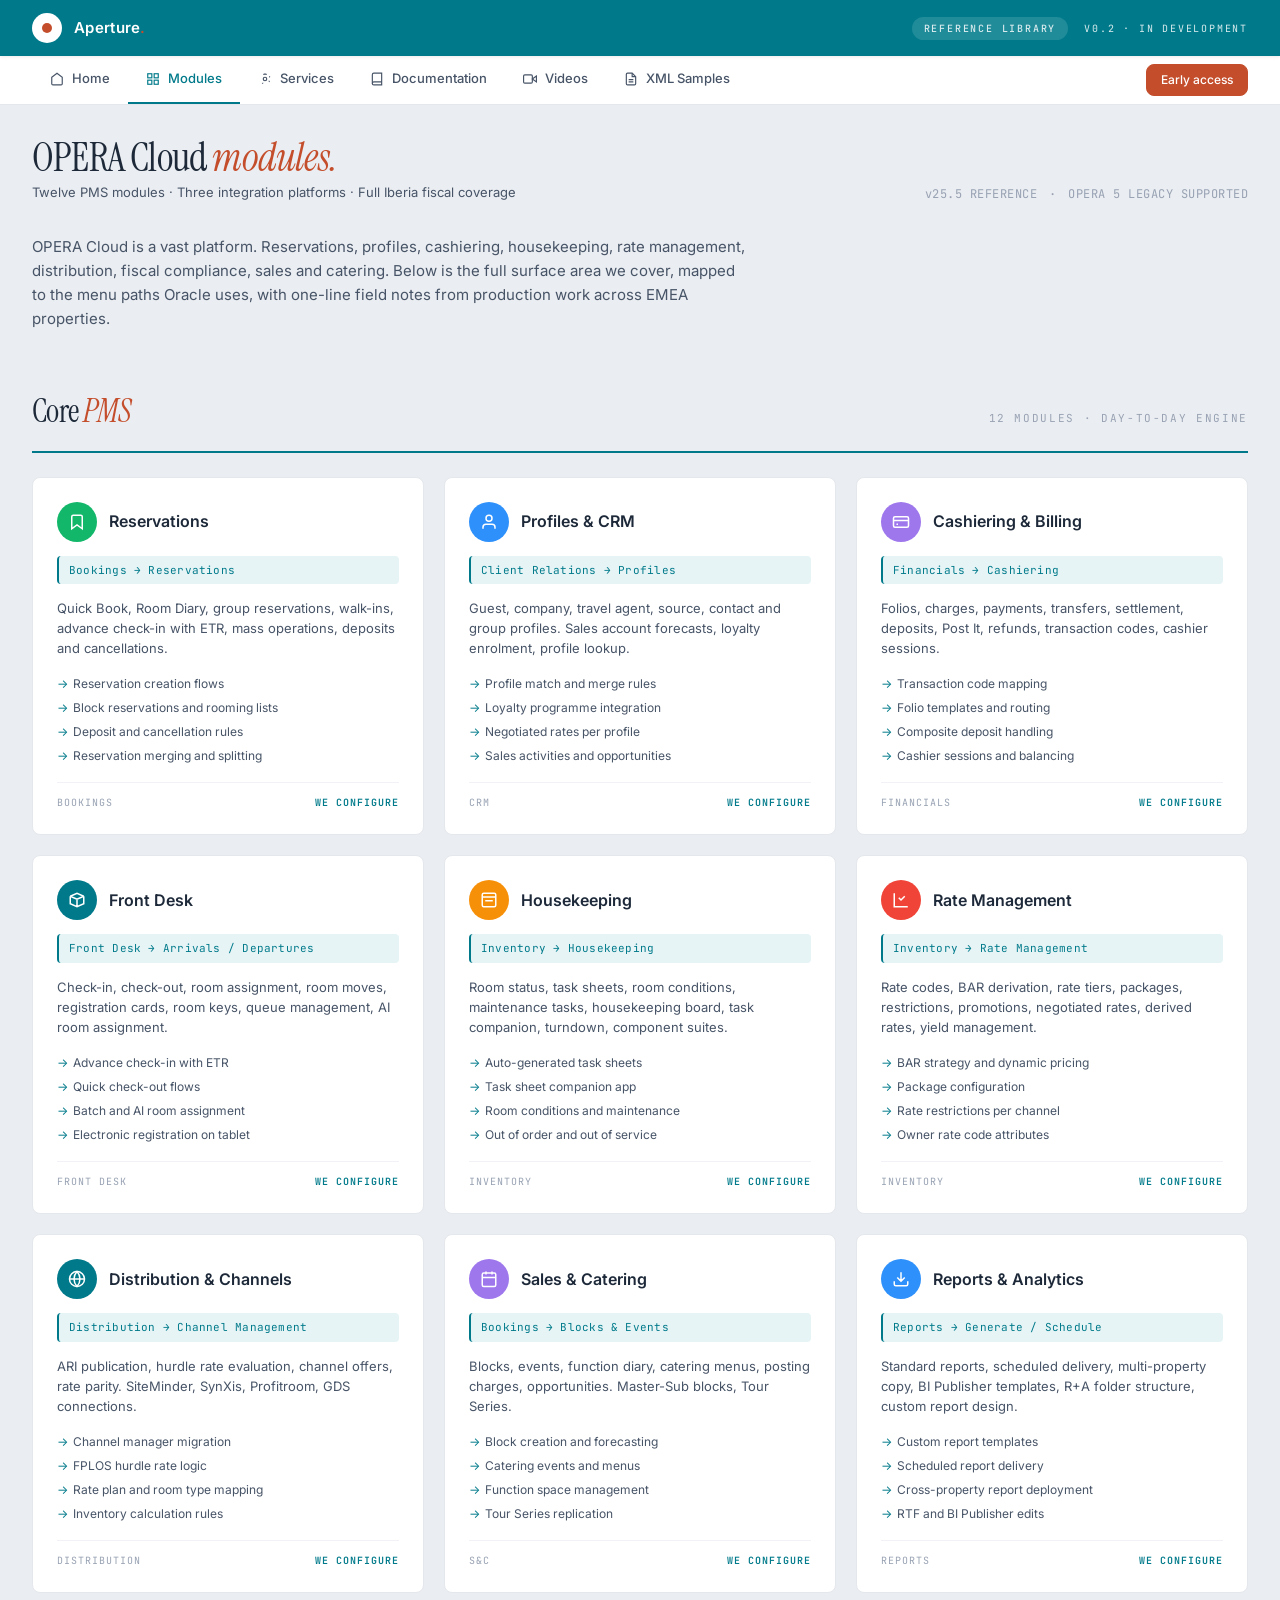
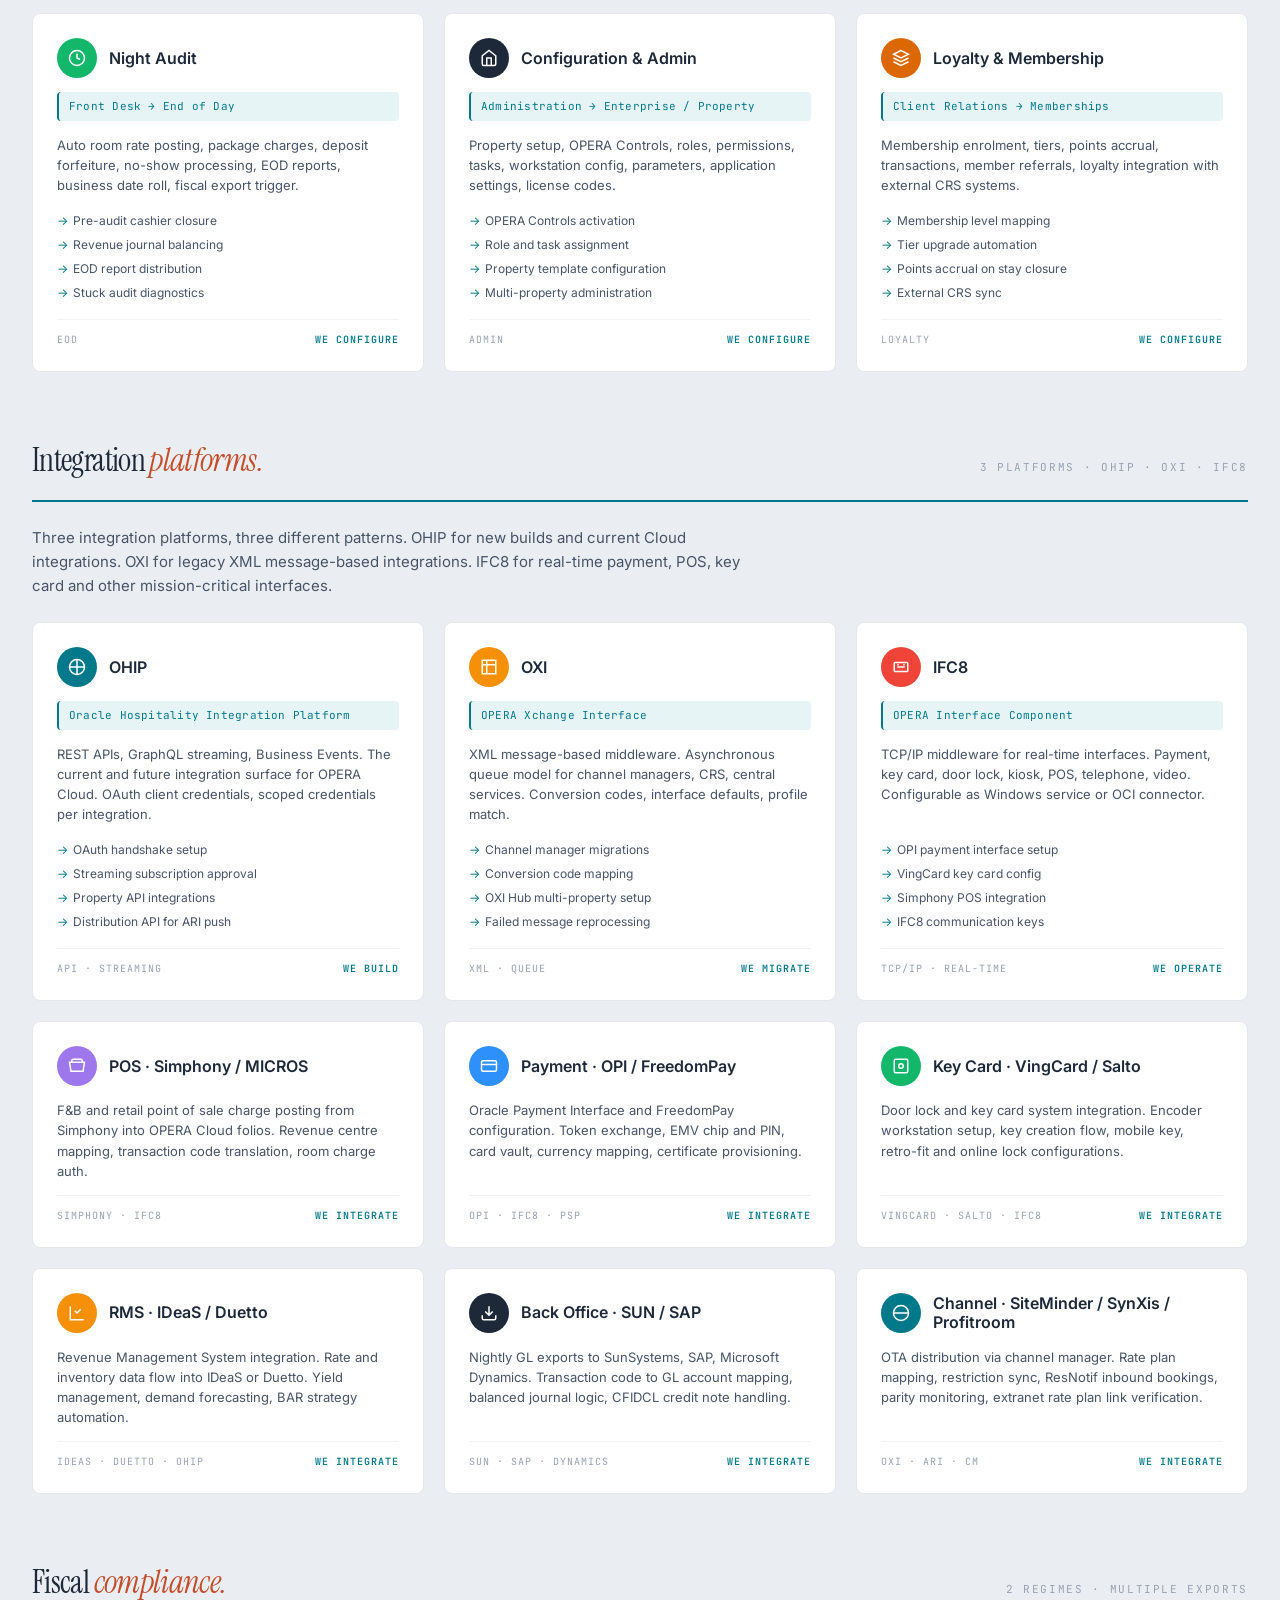
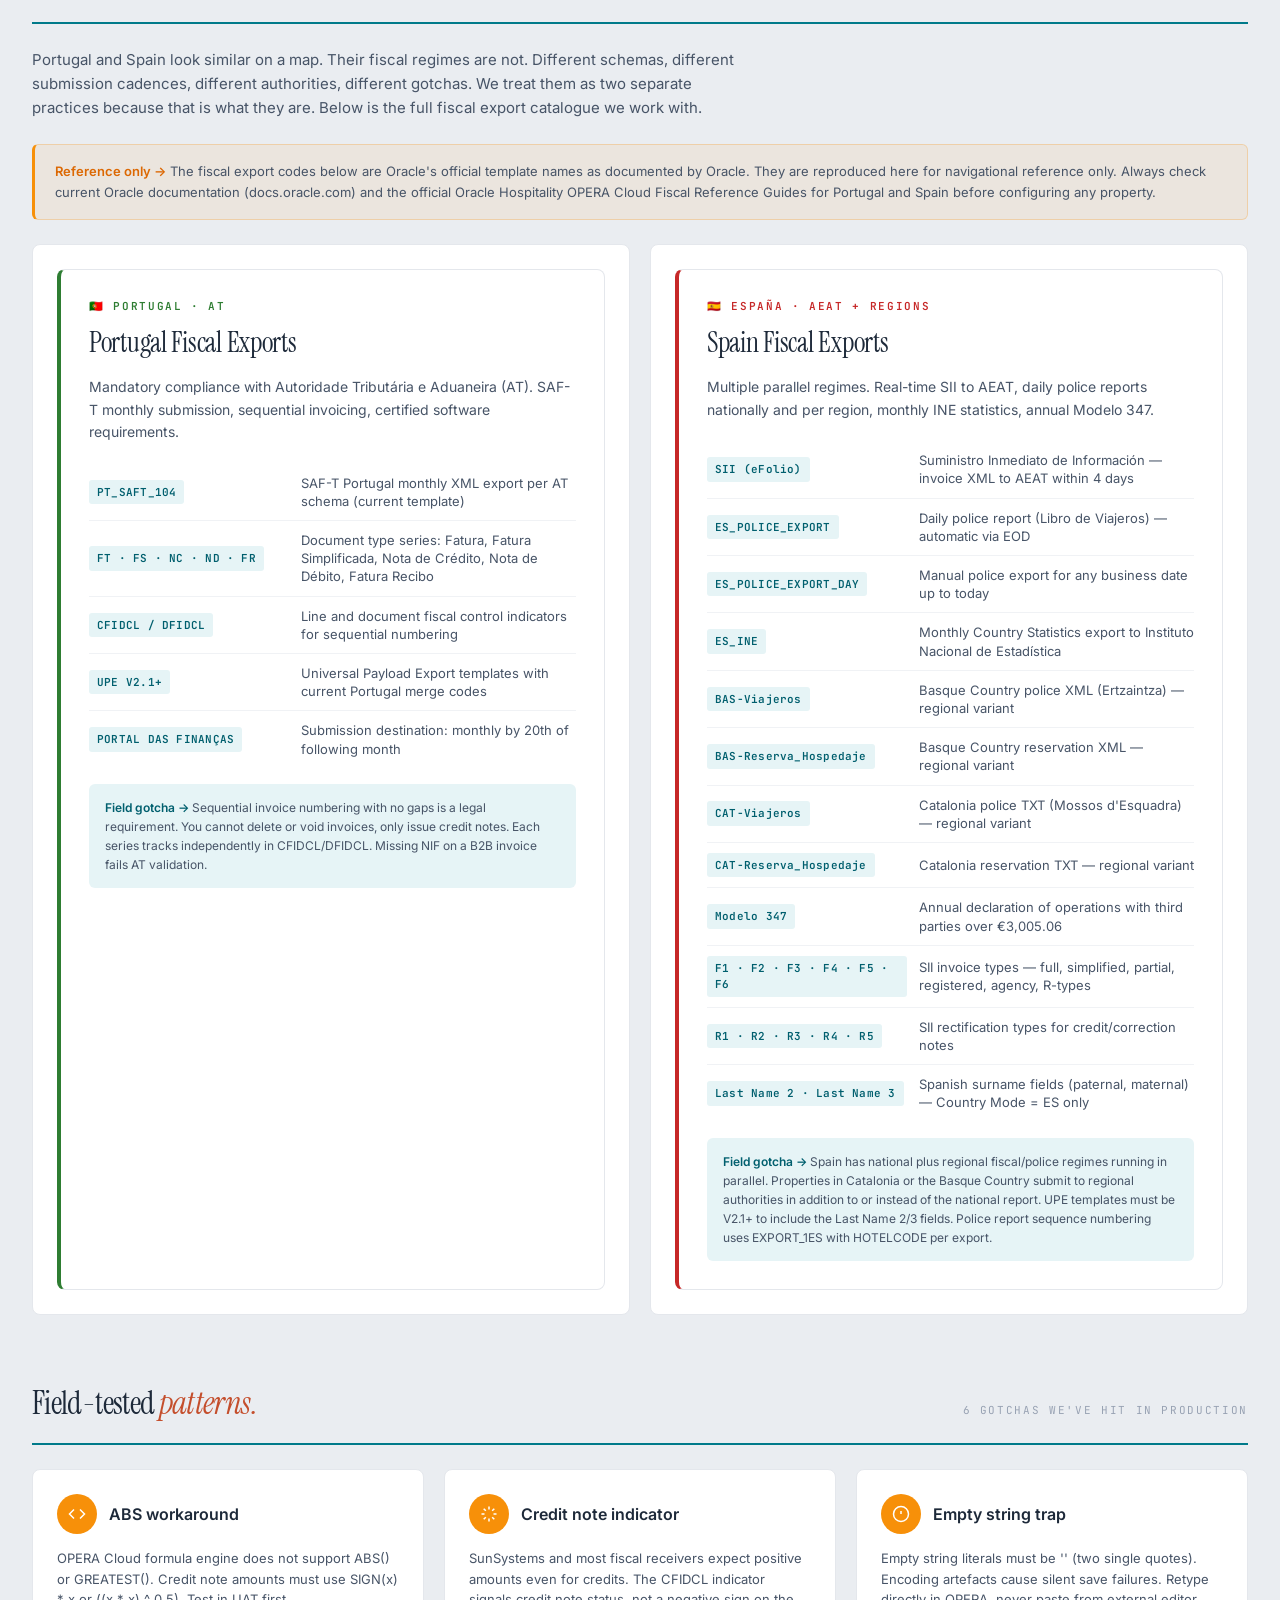
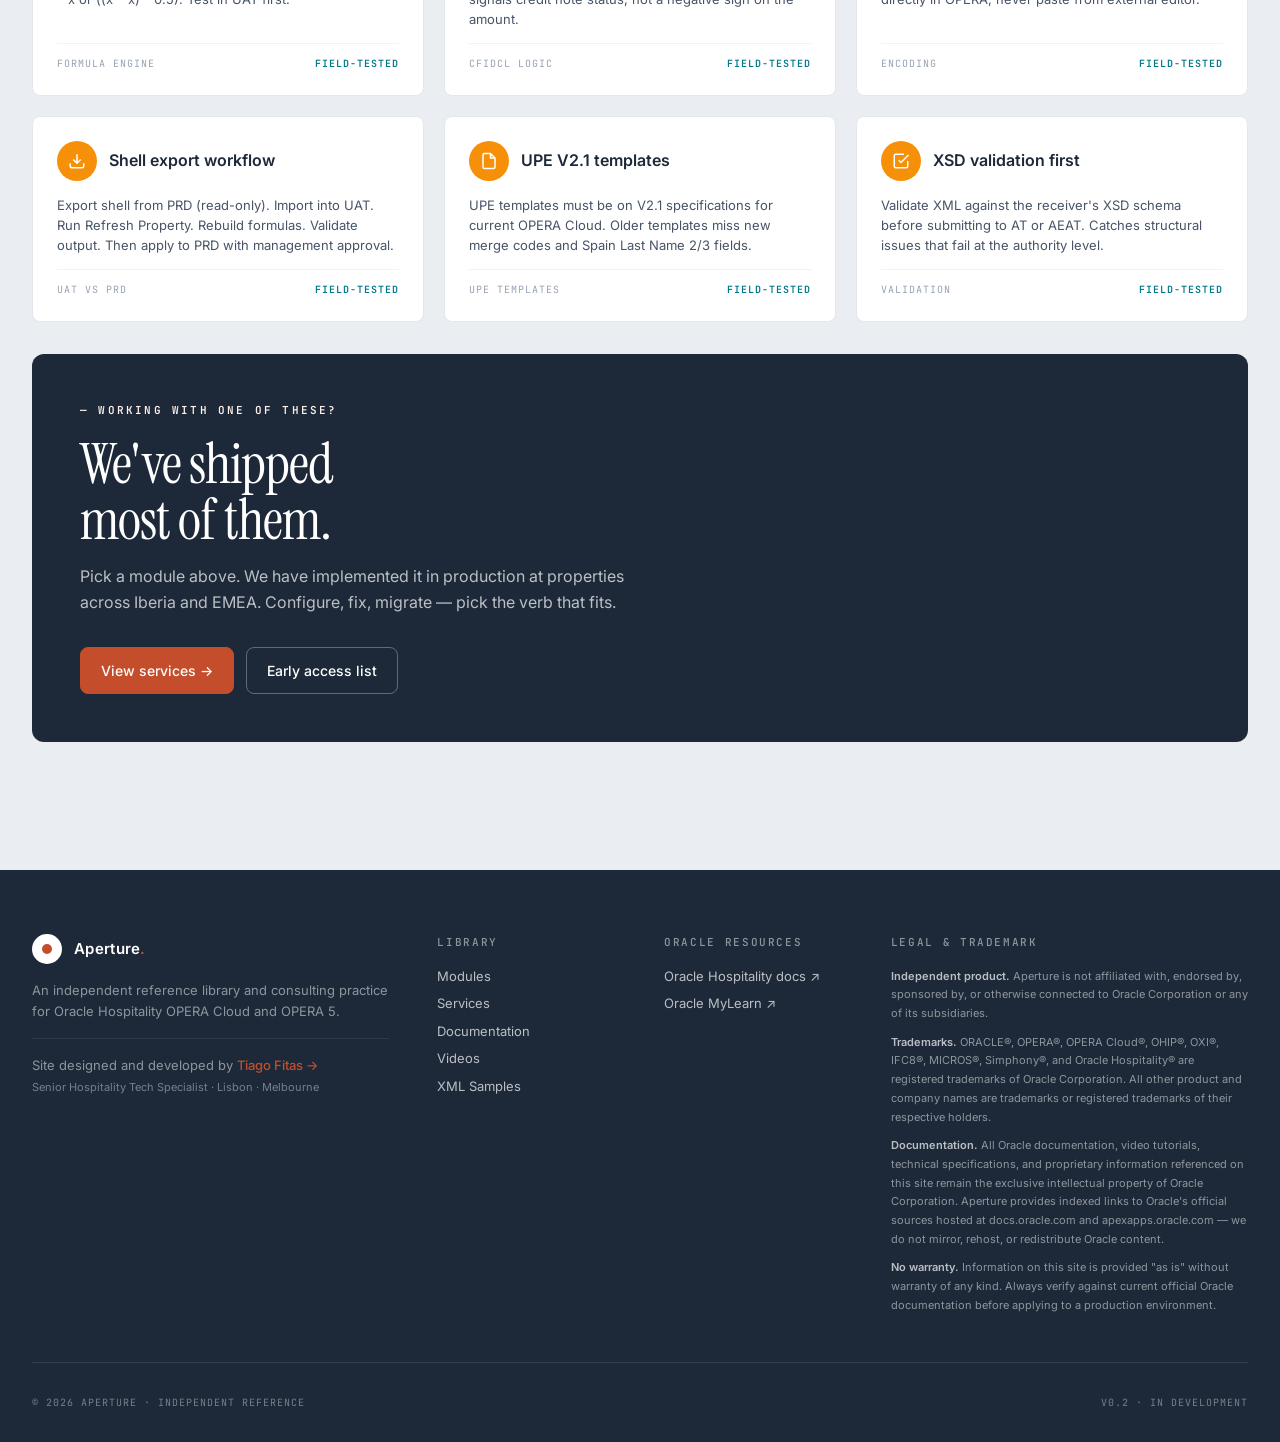
==== commit 401e5642: "v6 melbourne dual-base + mobile scroll lock +" ====
--- a/modules.html
+++ b/modules.html
@@ -506,7 +506,7 @@
       <div class="footer-brand">
         <a href="index.html" class="brand"><div class="brand-mark"></div><span class="name">Aperture<span class="dot">.</span></span></a>
         <p class="blurb">An independent reference library and consulting practice for Oracle Hospitality OPERA Cloud and OPERA 5.</p>
-        <p class="blurb" style="margin-top: 16px; padding-top: 16px; border-top: 1px solid rgba(255,255,255,0.08);">Site designed and developed by <a href="https://www.linkedin.com/in/tiagofitas76/" target="_blank" rel="noopener" style="color: var(--accent); text-decoration: none; font-weight: 500;">Tiago Fitas →</a><br><span style="font-size: 11px; color: rgba(255,255,255,0.4);">Senior Oracle Hospitality Solutions Engineer · Lisbon</span></p>
+        <p class="blurb" style="margin-top: 16px; padding-top: 16px; border-top: 1px solid rgba(255,255,255,0.08);">Site designed and developed by <a href="https://www.linkedin.com/in/tiagofitas76/" target="_blank" rel="noopener" style="color: var(--accent); text-decoration: none; font-weight: 500;">Tiago Fitas →</a><br><span style="font-size: 11px; color: rgba(255,255,255,0.4);">Senior Hospitality Tech Specialist · Lisbon &middot; Melbourne</span></p>
       </div>
       <div>
         <h4>Library</h4>
--- a/assets/styles.css
+++ b/assets/styles.css
@@ -1,5 +1,5 @@
 :root {
-  --bg: #f4f5f7;
+  --bg: #eaedf1;
   --surface: #ffffff;
   --ink: #1d2939;
   --ink-soft: #475467;
@@ -29,14 +29,16 @@
   -webkit-font-smoothing: antialiased;
 }
 body { min-height: 100vh; }
+/* Lock scroll while intro is visible (mobile fix) */
+body.intro-active { overflow: hidden; height: 100vh; }
 a { color: inherit; text-decoration: none; }
 .serif { font-family: 'Instrument Serif', Georgia, serif; font-weight: 400; }
 .mono { font-family: 'JetBrains Mono', ui-monospace, monospace; }
 
-/* CINEMATIC BOOT INTRO - matches library background */
+/* CINEMATIC BOOT INTRO - matches library background, deeper tone */
 #intro {
   position: fixed; inset: 0;
-  background: #f4f5f7;
+  background: #e1e5ea;
   z-index: 9999;
   overflow: hidden;
   transition: opacity 0.8s ease;
@@ -49,9 +51,9 @@
   content: '';
   position: absolute; inset: 0;
   background:
-    radial-gradient(circle at 50% 50%, rgba(196,78,44,0.05) 0%, transparent 60%),
-    radial-gradient(circle at 80% 20%, rgba(0,122,138,0.04) 0%, transparent 50%),
-    linear-gradient(180deg, #f4f5f7 0%, #e9ecf0 100%);
+    radial-gradient(circle at 50% 50%, rgba(196,78,44,0.07) 0%, transparent 60%),
+    radial-gradient(circle at 80% 20%, rgba(0,122,138,0.06) 0%, transparent 50%),
+    linear-gradient(180deg, #e1e5ea 0%, #d4d9df 100%);
   pointer-events: none;
 }
 
@@ -214,7 +216,7 @@
   align-items: center;
   border-top: 1px solid rgba(29,41,57,0.08);
   z-index: 2;
-  background: rgba(244,245,247,0.85);
+  background: rgba(225,229,234,0.85);
   backdrop-filter: blur(8px);
 }
 .boot-system-info {
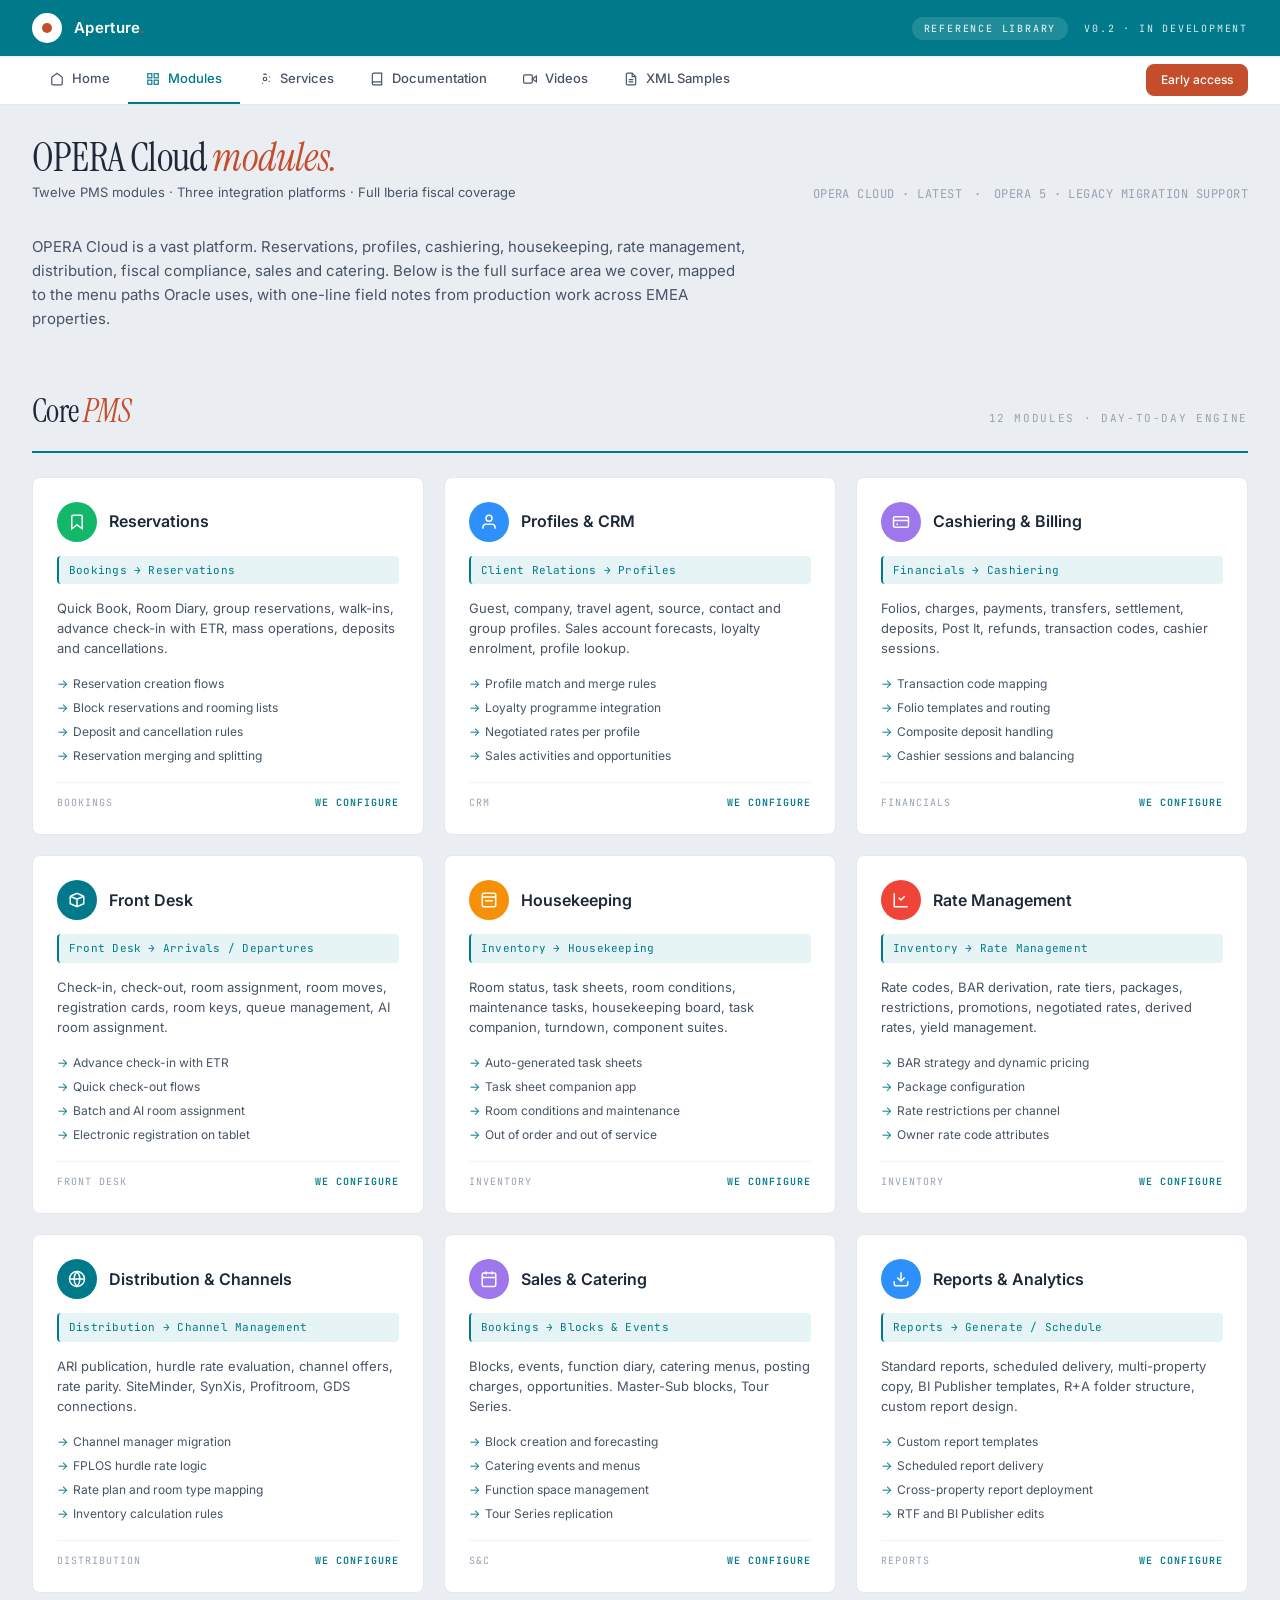
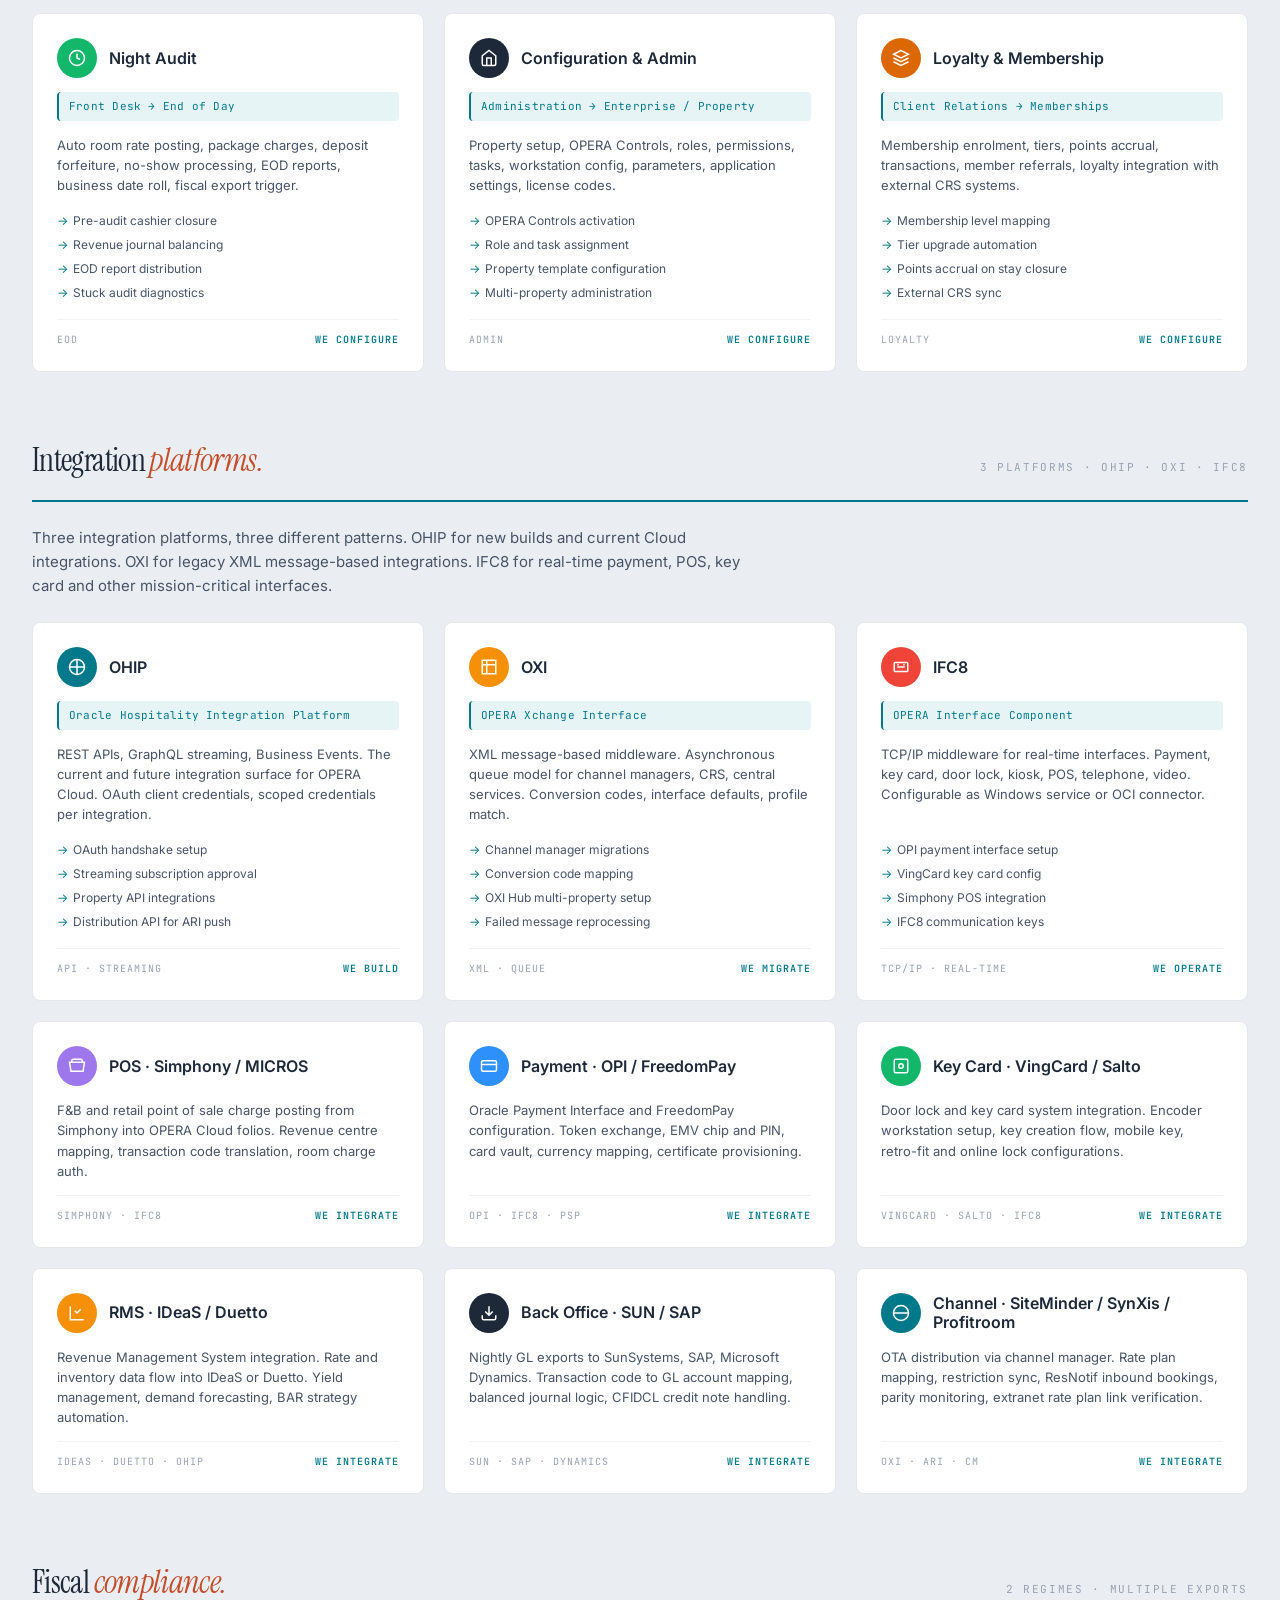
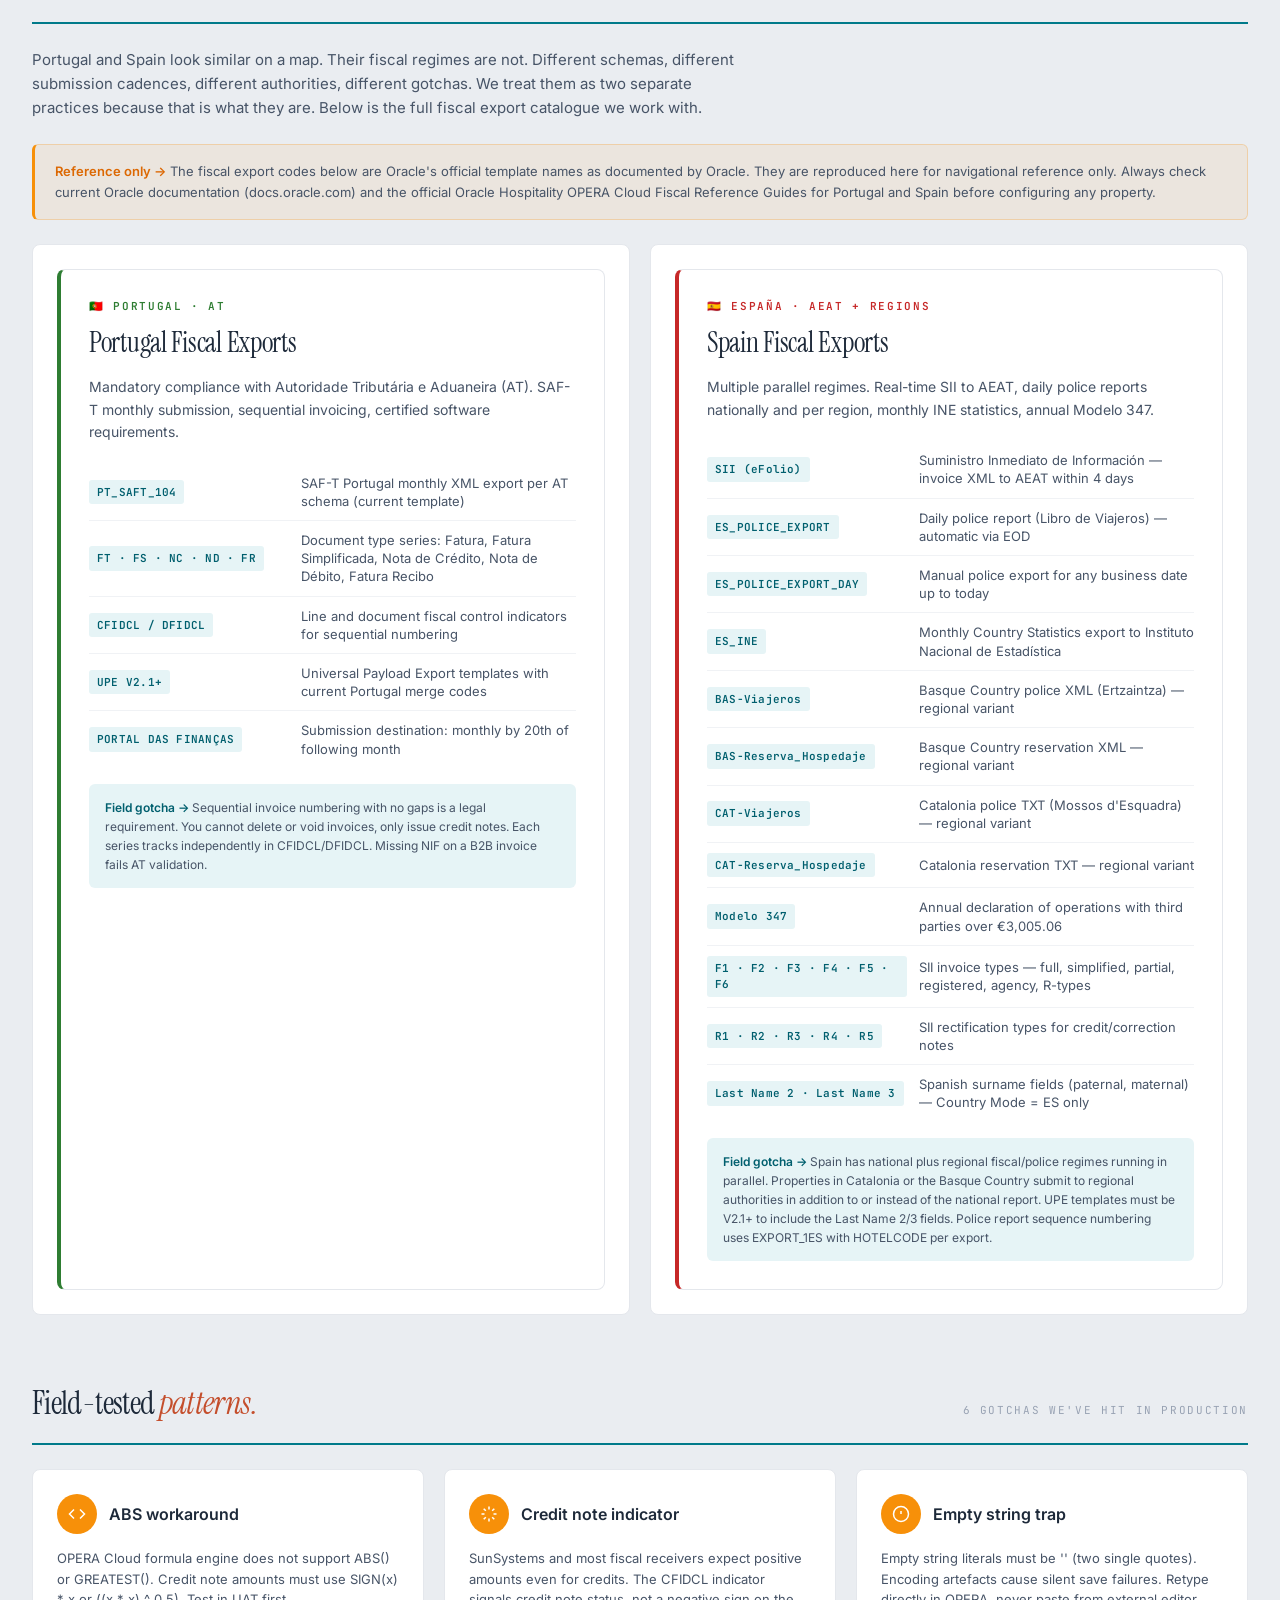
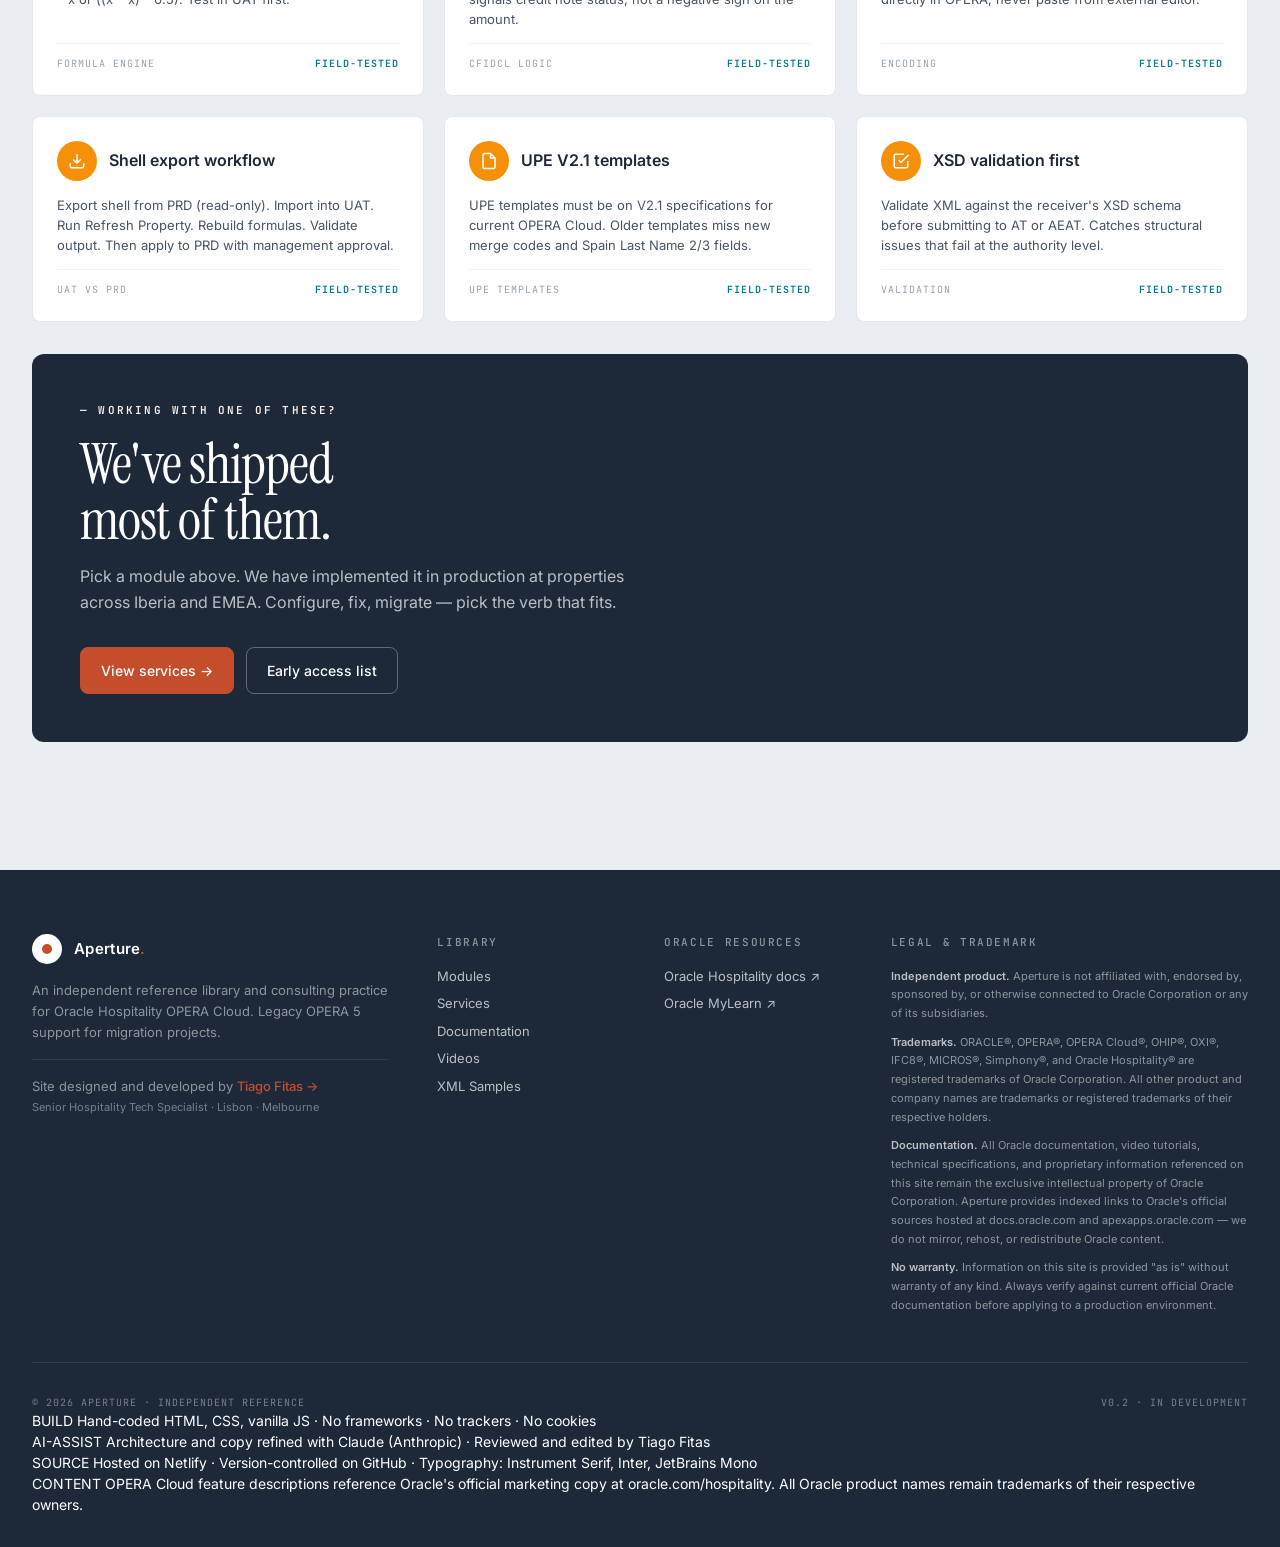
==== commit 52a3e133: "v8 working form, why opera cloud, generic" ====
--- a/modules.html
+++ b/modules.html
@@ -46,9 +46,9 @@
       <p class="subtitle">Twelve PMS modules · Three integration platforms · Full Iberia fiscal coverage</p>
     </div>
     <div class="page-header-meta">
-      <span>v25.5 REFERENCE</span>
+      <span>OPERA CLOUD · LATEST</span>
       <span>·</span>
-      <span>OPERA 5 LEGACY SUPPORTED</span>
+      <span>OPERA 5 · LEGACY MIGRATION SUPPORT</span>
     </div>
   </div>
 
@@ -505,7 +505,7 @@
     <div class="footer-grid">
       <div class="footer-brand">
         <a href="index.html" class="brand"><div class="brand-mark"></div><span class="name">Aperture<span class="dot">.</span></span></a>
-        <p class="blurb">An independent reference library and consulting practice for Oracle Hospitality OPERA Cloud and OPERA 5.</p>
+        <p class="blurb">An independent reference library and consulting practice for Oracle Hospitality OPERA Cloud. Legacy OPERA 5 support for migration projects.</p>
         <p class="blurb" style="margin-top: 16px; padding-top: 16px; border-top: 1px solid rgba(255,255,255,0.08);">Site designed and developed by <a href="https://www.linkedin.com/in/tiagofitas76/" target="_blank" rel="noopener" style="color: var(--accent); text-decoration: none; font-weight: 500;">Tiago Fitas →</a><br><span style="font-size: 11px; color: rgba(255,255,255,0.4);">Senior Hospitality Tech Specialist · Lisbon &middot; Melbourne</span></p>
       </div>
       <div>
@@ -539,6 +539,25 @@
       <div>© 2026 APERTURE · INDEPENDENT REFERENCE</div>
       <div>v0.2 · IN DEVELOPMENT</div>
     </div>
+    <div class="footer-credits">
+      <div class="credits-line">
+        <span class="credits-label">BUILD</span>
+        <span>Hand-coded HTML, CSS, vanilla JS &middot; No frameworks &middot; No trackers &middot; No cookies</span>
+      </div>
+      <div class="credits-line">
+        <span class="credits-label">AI-ASSIST</span>
+        <span>Architecture and copy refined with <a href="https://www.anthropic.com/claude" target="_blank" rel="noopener">Claude (Anthropic)</a> &middot; Reviewed and edited by Tiago Fitas</span>
+      </div>
+      <div class="credits-line">
+        <span class="credits-label">SOURCE</span>
+        <span>Hosted on <a href="https://www.netlify.com" target="_blank" rel="noopener">Netlify</a> &middot; Version-controlled on <a href="https://github.com/austugal" target="_blank" rel="noopener">GitHub</a> &middot; Typography: Instrument Serif, Inter, JetBrains Mono</span>
+      </div>
+      <div class="credits-line">
+        <span class="credits-label">CONTENT</span>
+        <span>OPERA Cloud feature descriptions reference Oracle's official marketing copy at oracle.com/hospitality. All Oracle product names remain trademarks of their respective owners.</span>
+      </div>
+    </div>
+
   </div>
 </footer>
 
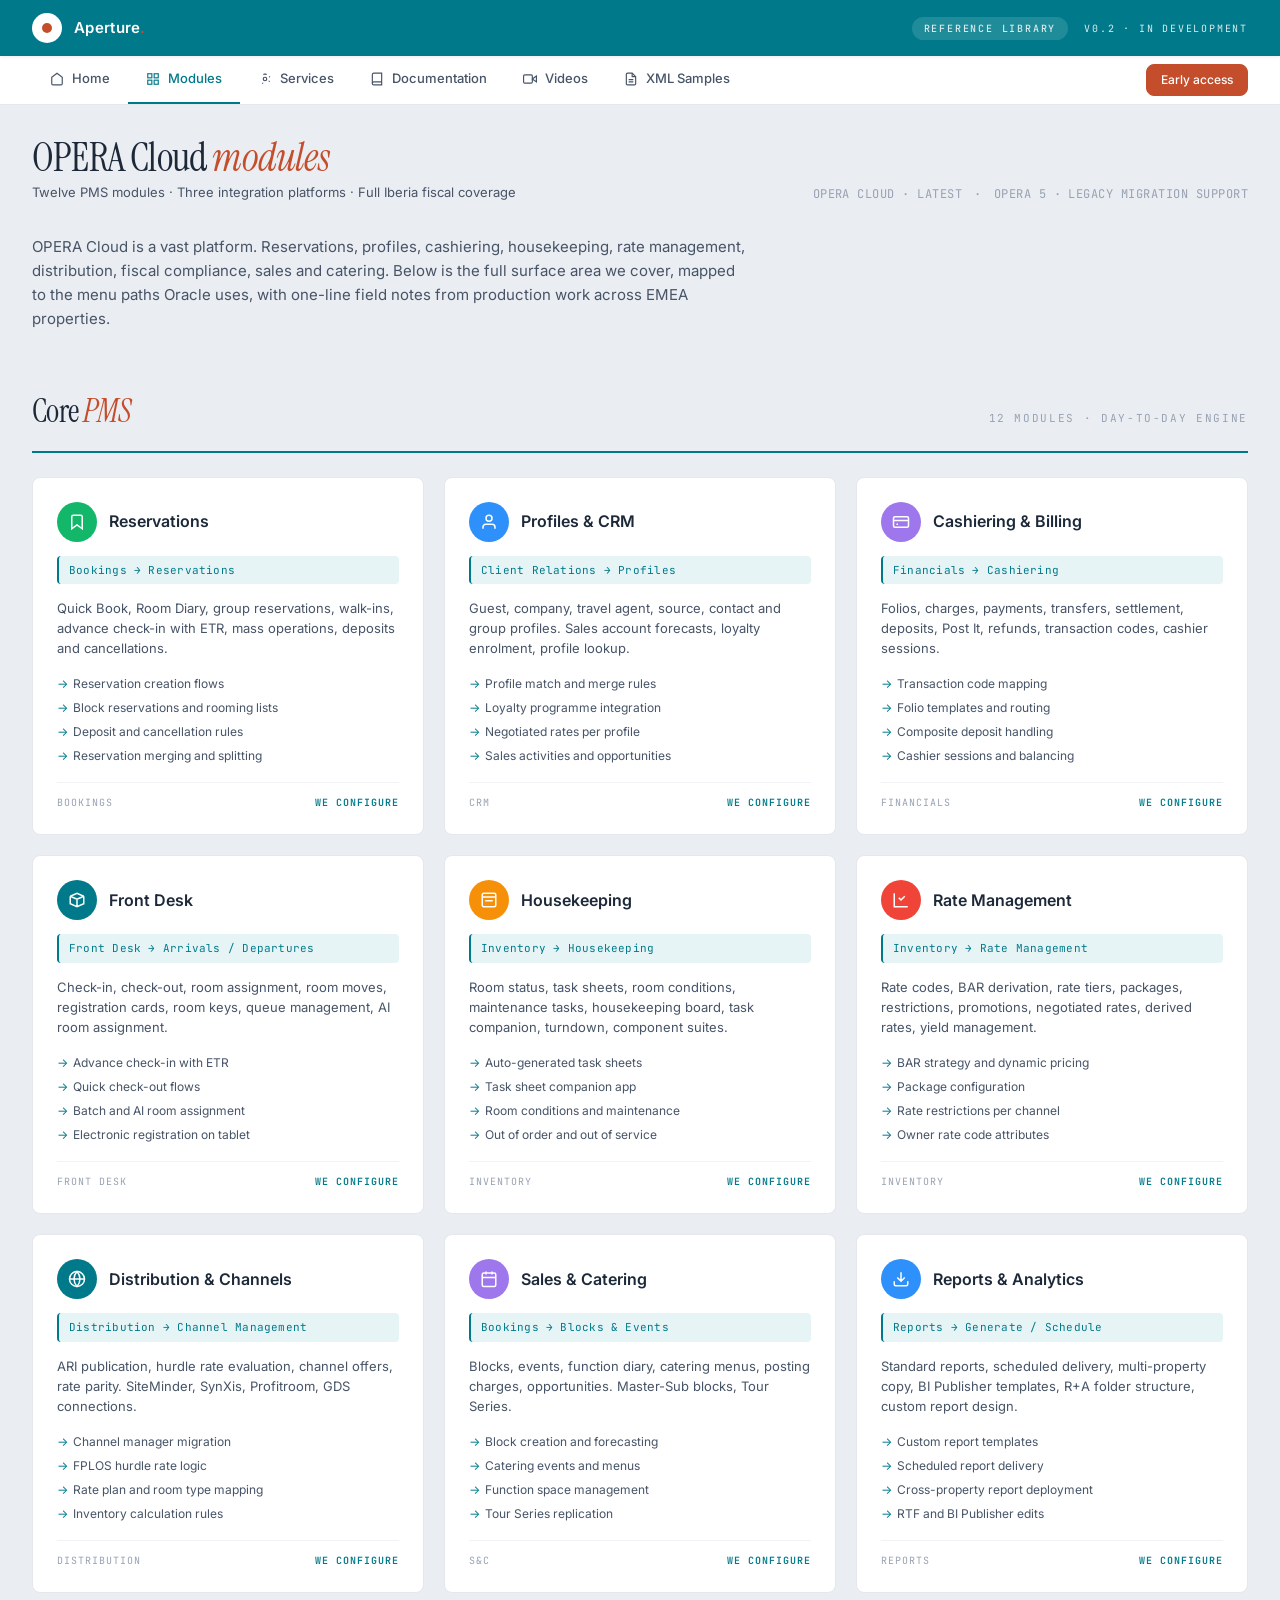
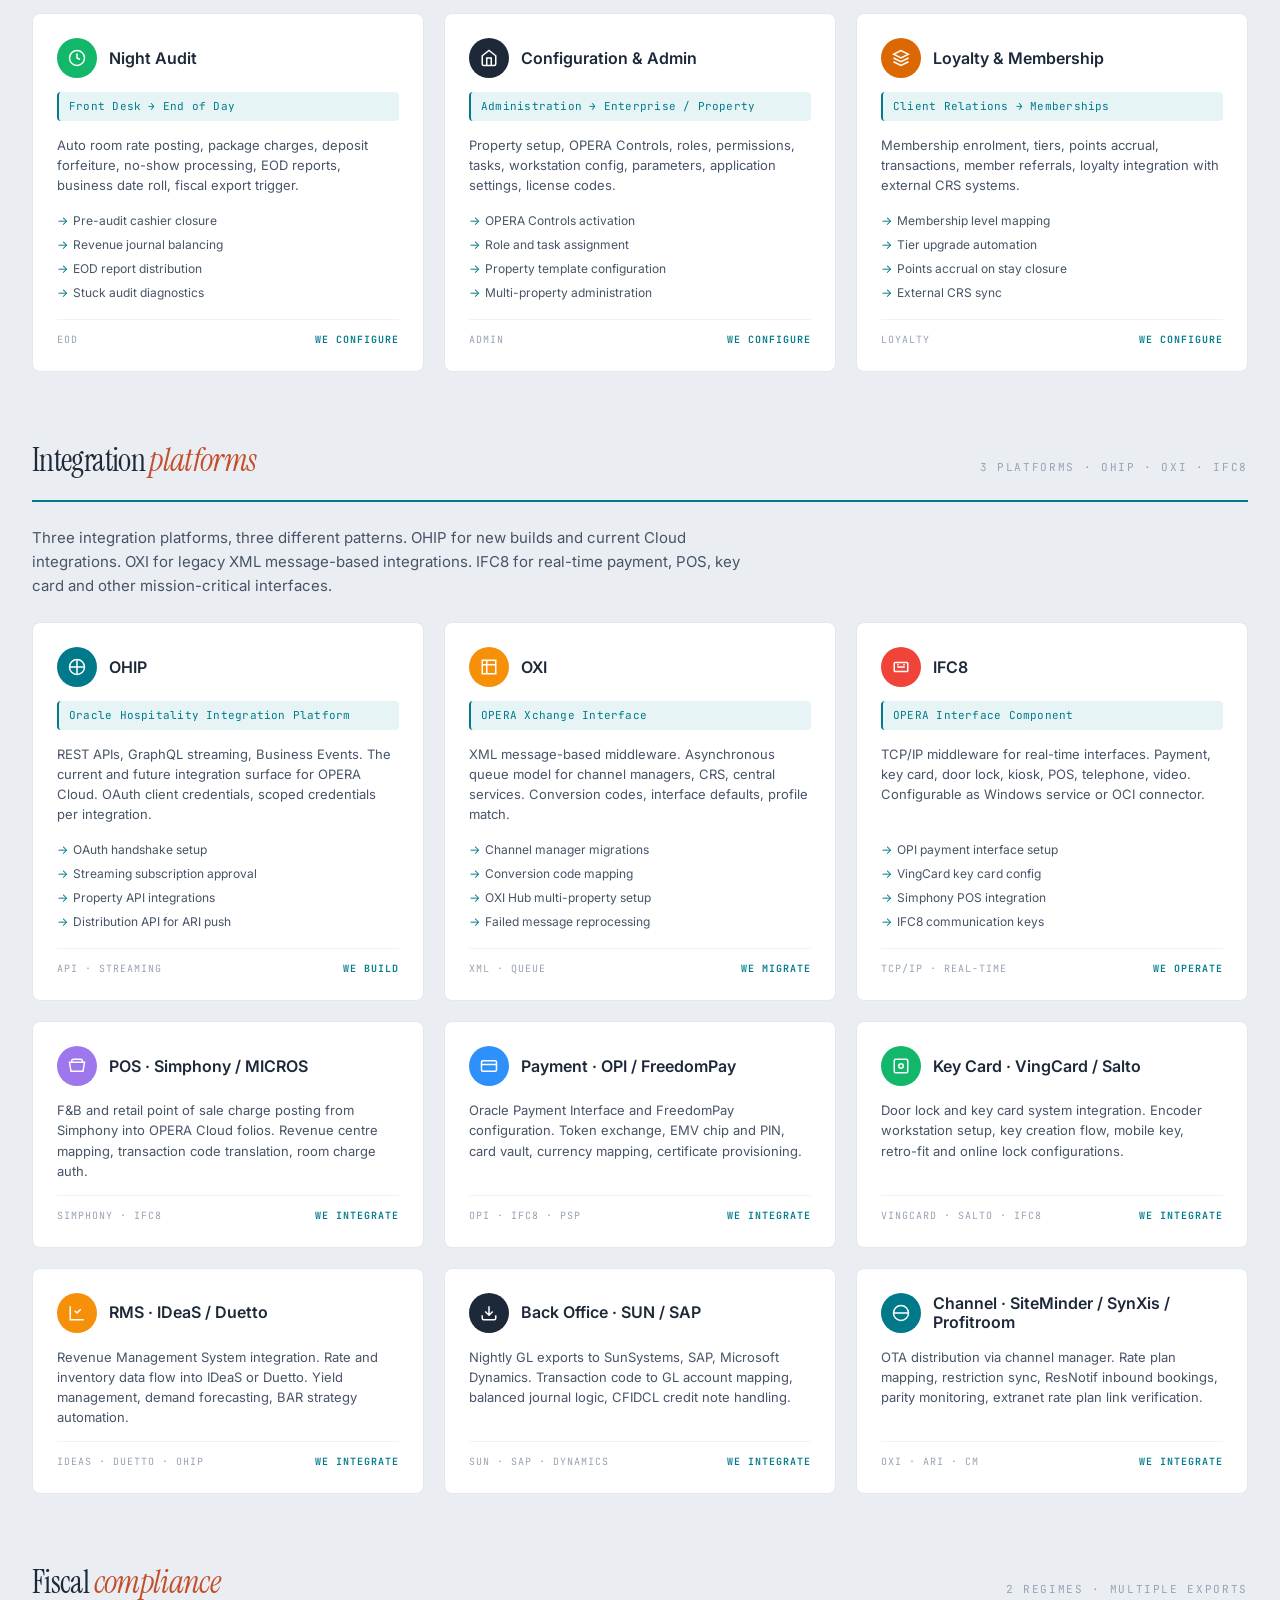
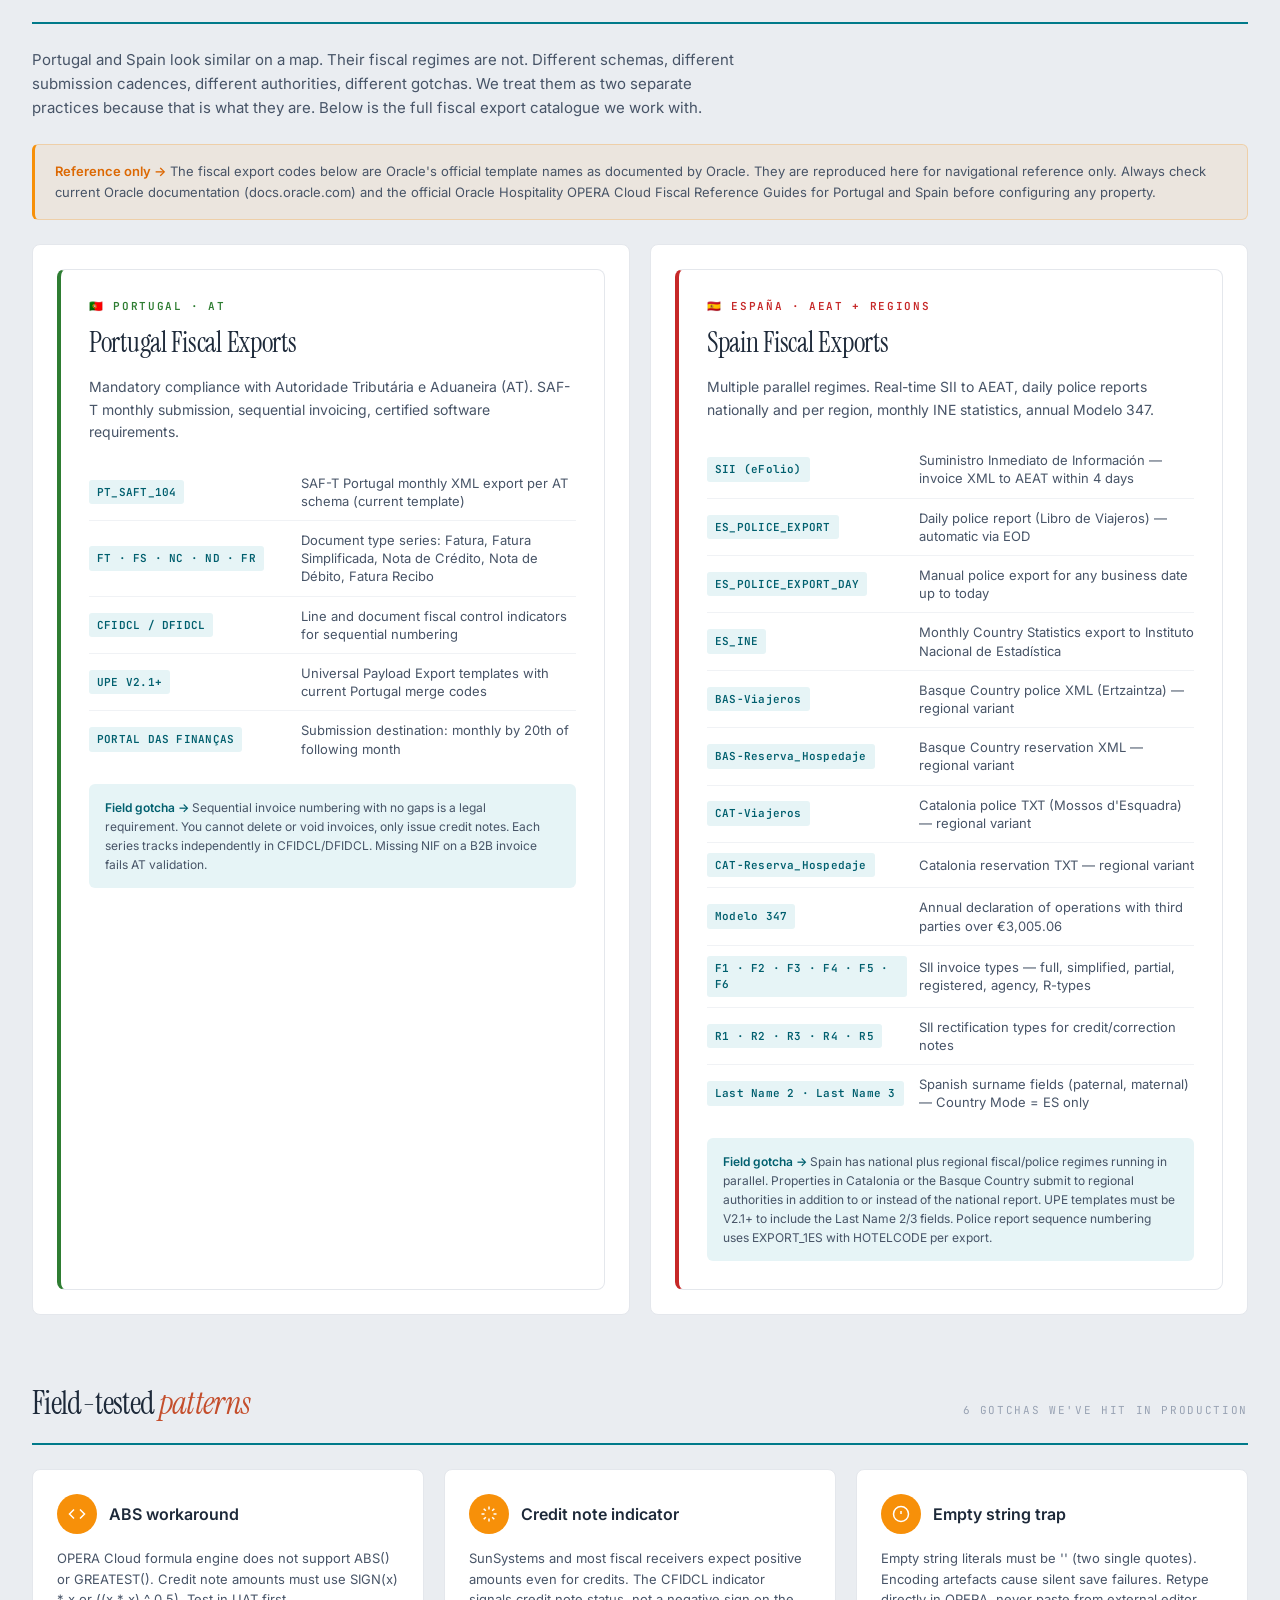
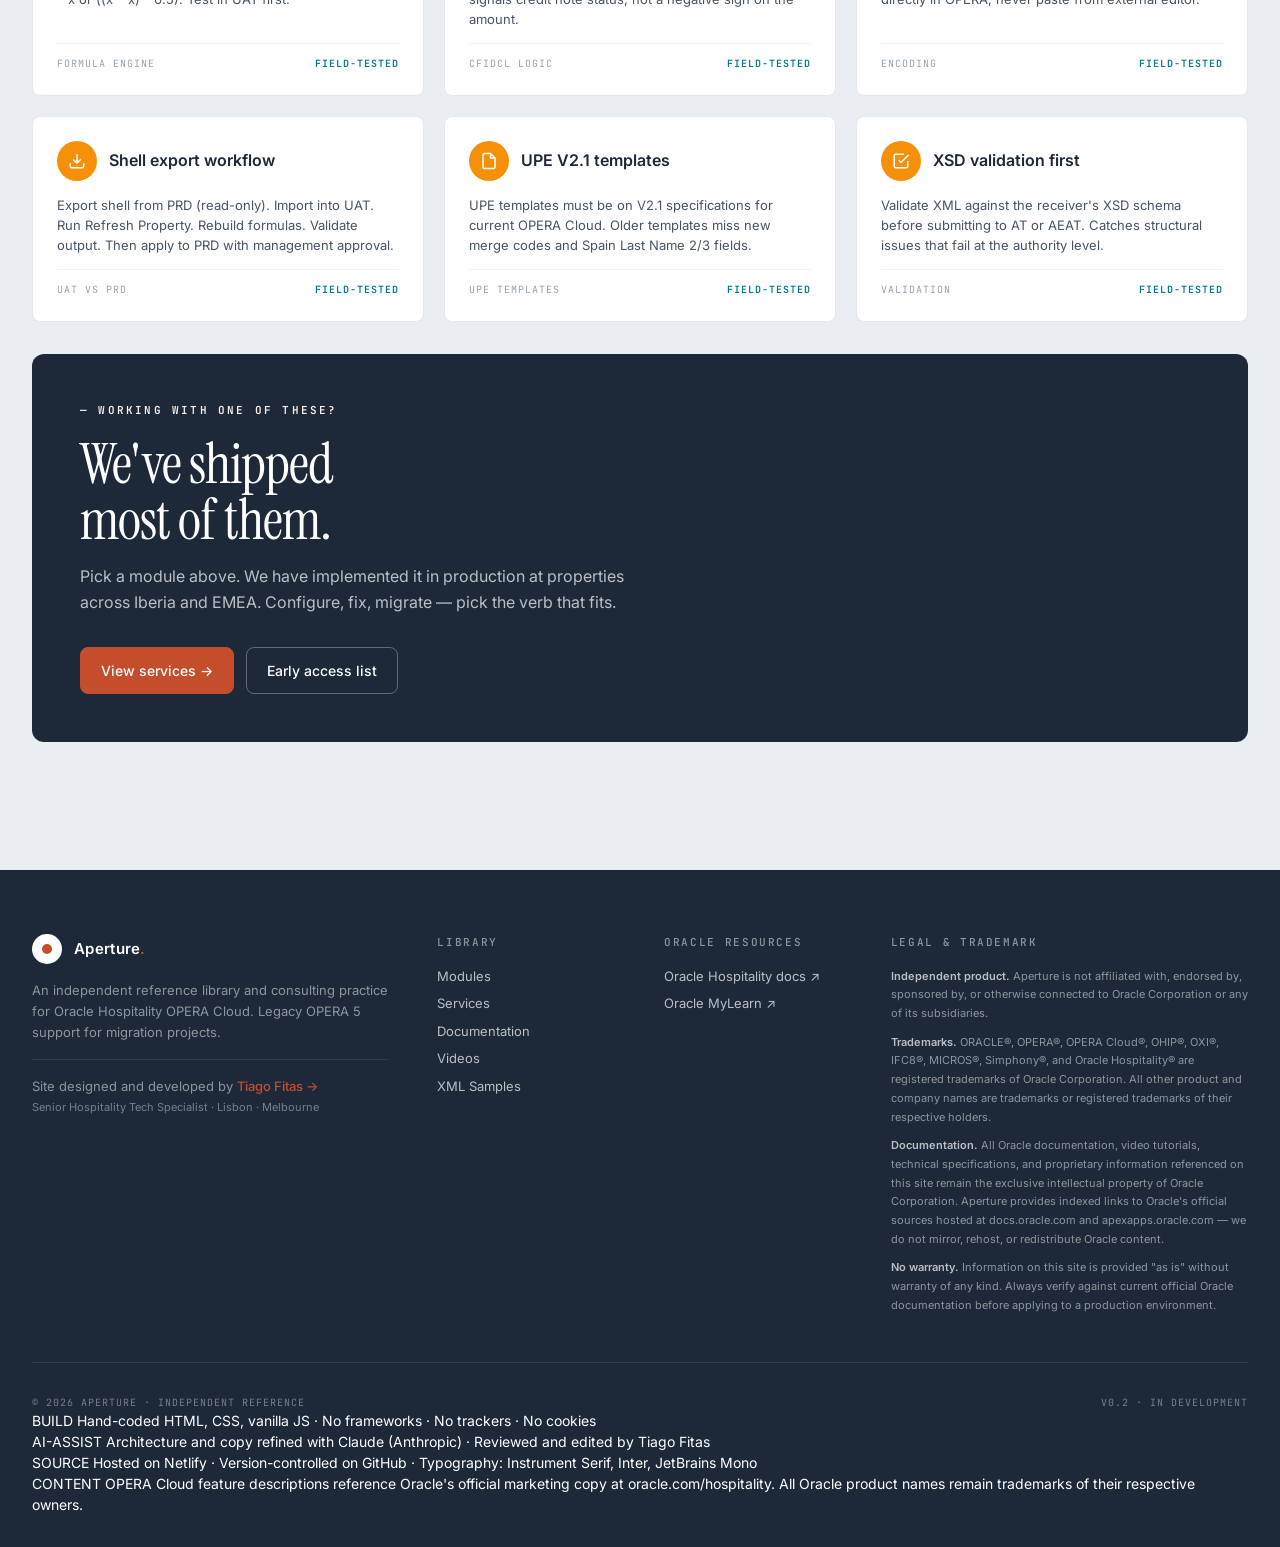
==== commit 24d6d392: "v9 dots stripped, email fixed, paid toolkit" ====
--- a/modules.html
+++ b/modules.html
@@ -42,7 +42,7 @@
 
   <div class="page-header">
     <div>
-      <h1>OPERA Cloud <span class="accent">modules.</span></h1>
+      <h1>OPERA Cloud <span class="accent">modules</span></h1>
       <p class="subtitle">Twelve PMS modules · Three integration platforms · Full Iberia fiscal coverage</p>
     </div>
     <div class="page-header-meta">
@@ -256,7 +256,7 @@
 
   <!-- INTEGRATION PLATFORMS -->
   <div class="section-head">
-    <h2>Integration <span class="accent">platforms.</span></h2>
+    <h2>Integration <span class="accent">platforms</span></h2>
     <span class="count">3 PLATFORMS · OHIP · OXI · IFC8</span>
   </div>
   <p class="section-intro">Three integration platforms, three different patterns. OHIP for new builds and current Cloud integrations. OXI for legacy XML message-based integrations. IFC8 for real-time payment, POS, key card and other mission-critical interfaces.</p>
@@ -367,7 +367,7 @@
 
   <!-- FISCAL COMPLIANCE -->
   <div class="section-head">
-    <h2>Fiscal <span class="accent">compliance.</span></h2>
+    <h2>Fiscal <span class="accent">compliance</span></h2>
     <span class="count">2 REGIMES · MULTIPLE EXPORTS</span>
   </div>
   <p class="section-intro">Portugal and Spain look similar on a map. Their fiscal regimes are not. Different schemas, different submission cadences, different authorities, different gotchas. We treat them as two separate practices because that is what they are. Below is the full fiscal export catalogue we work with.</p>
@@ -427,7 +427,7 @@
 
   <!-- COMMON GOTCHAS -->
   <div class="section-head">
-    <h2>Field-tested <span class="accent">patterns.</span></h2>
+    <h2>Field-tested <span class="accent">patterns</span></h2>
     <span class="count">6 GOTCHAS WE'VE HIT IN PRODUCTION</span>
   </div>
 
